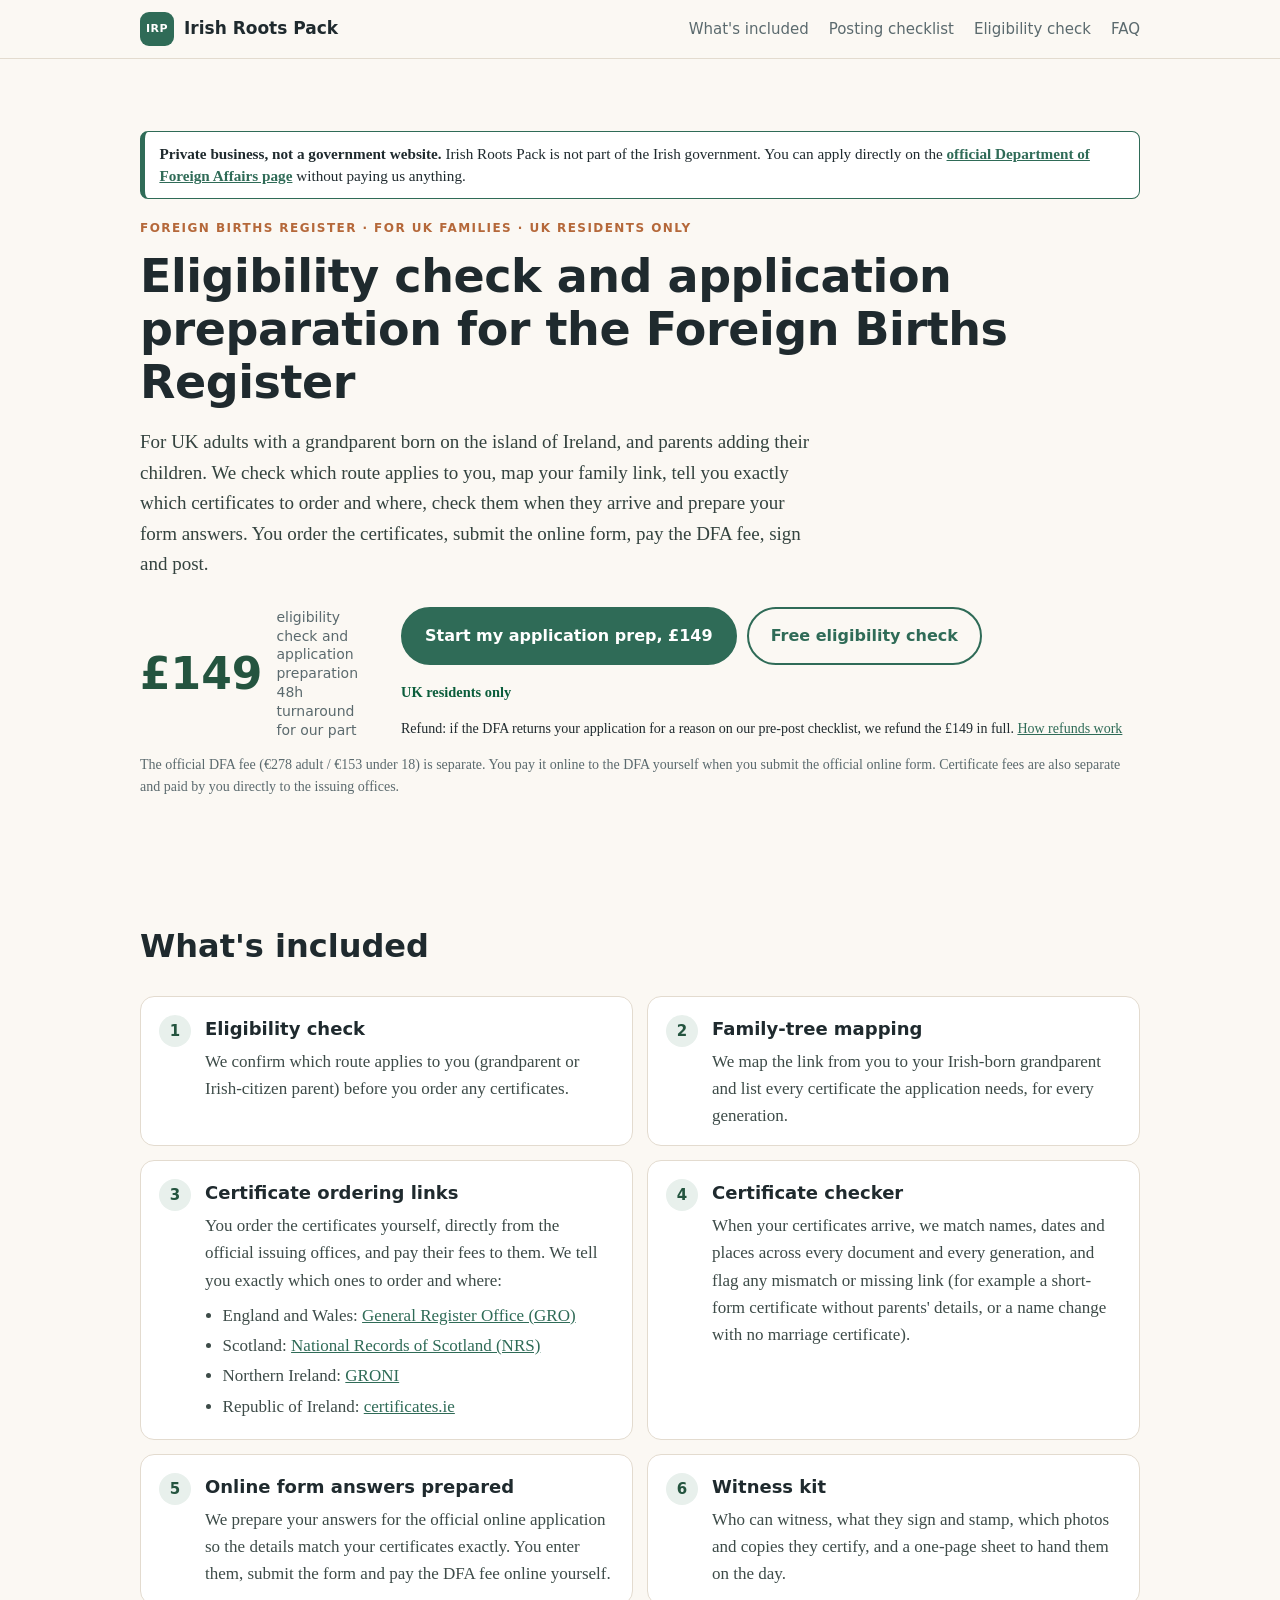
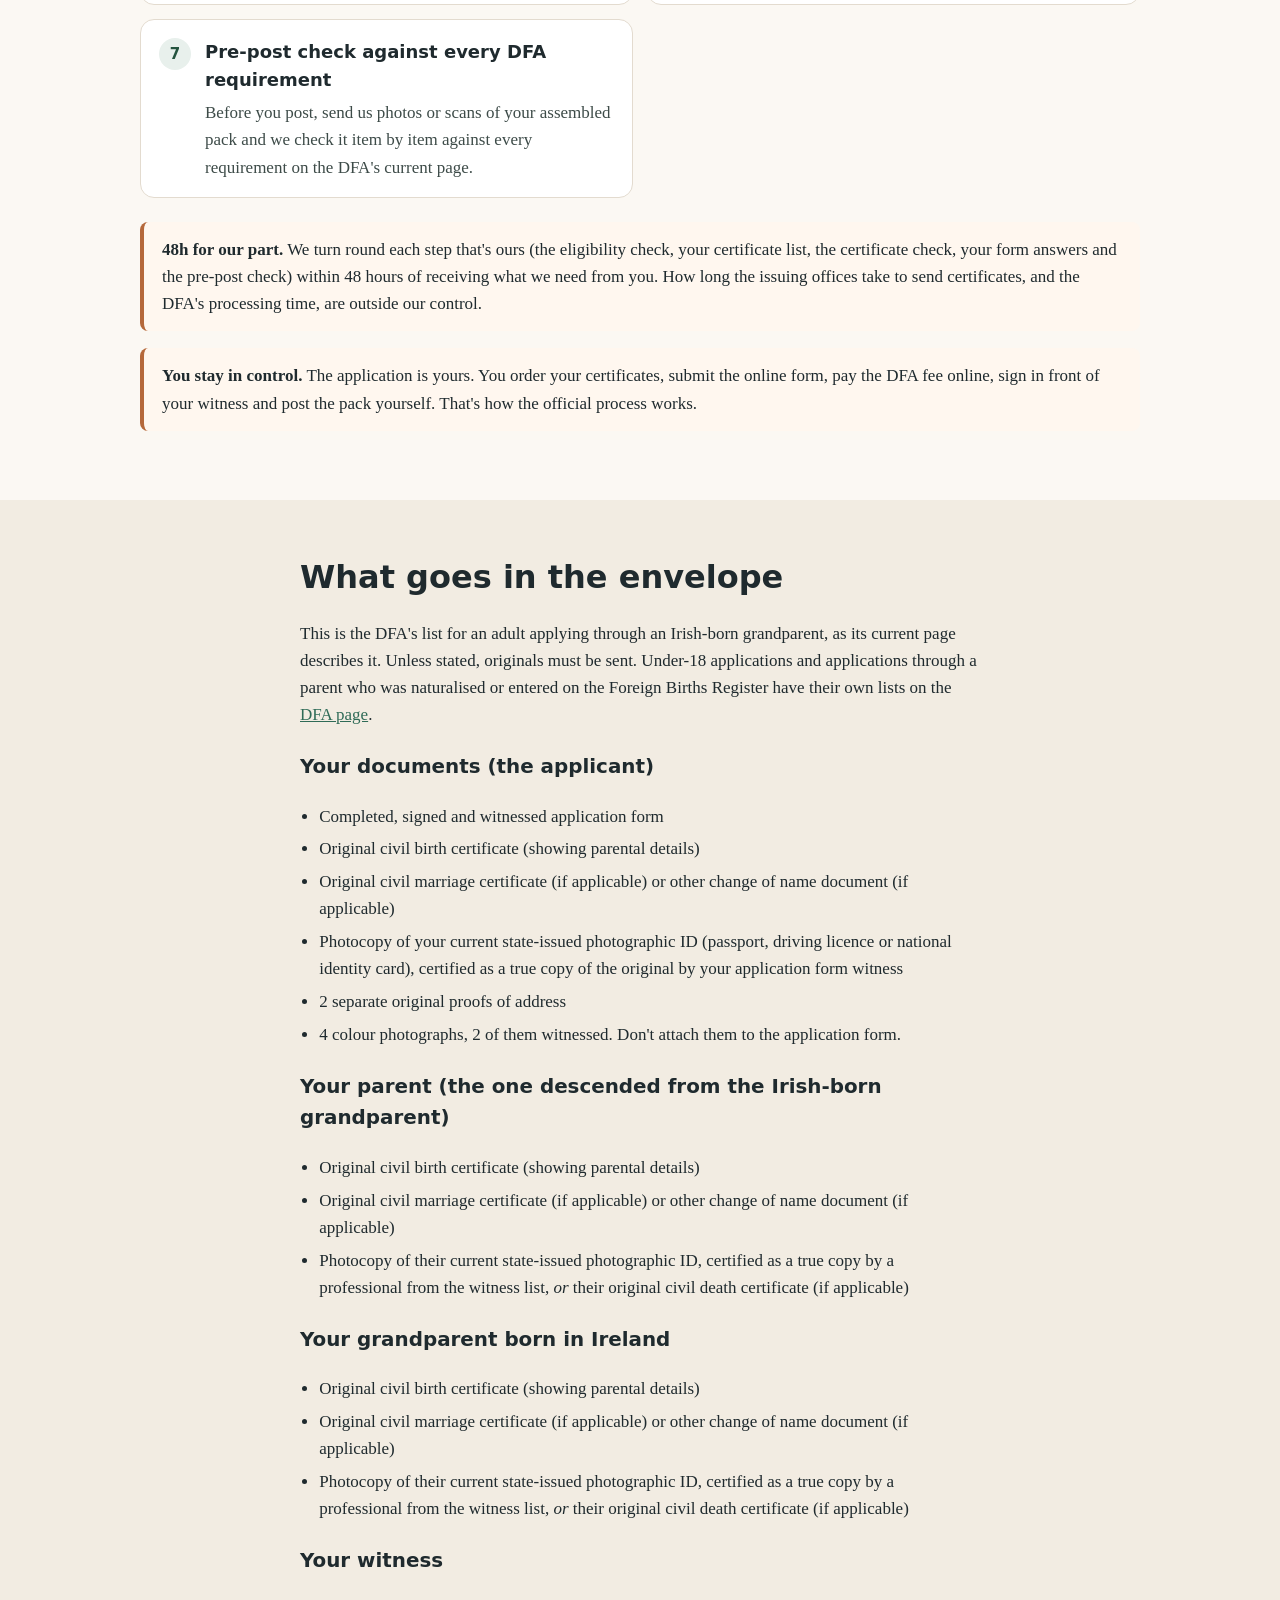
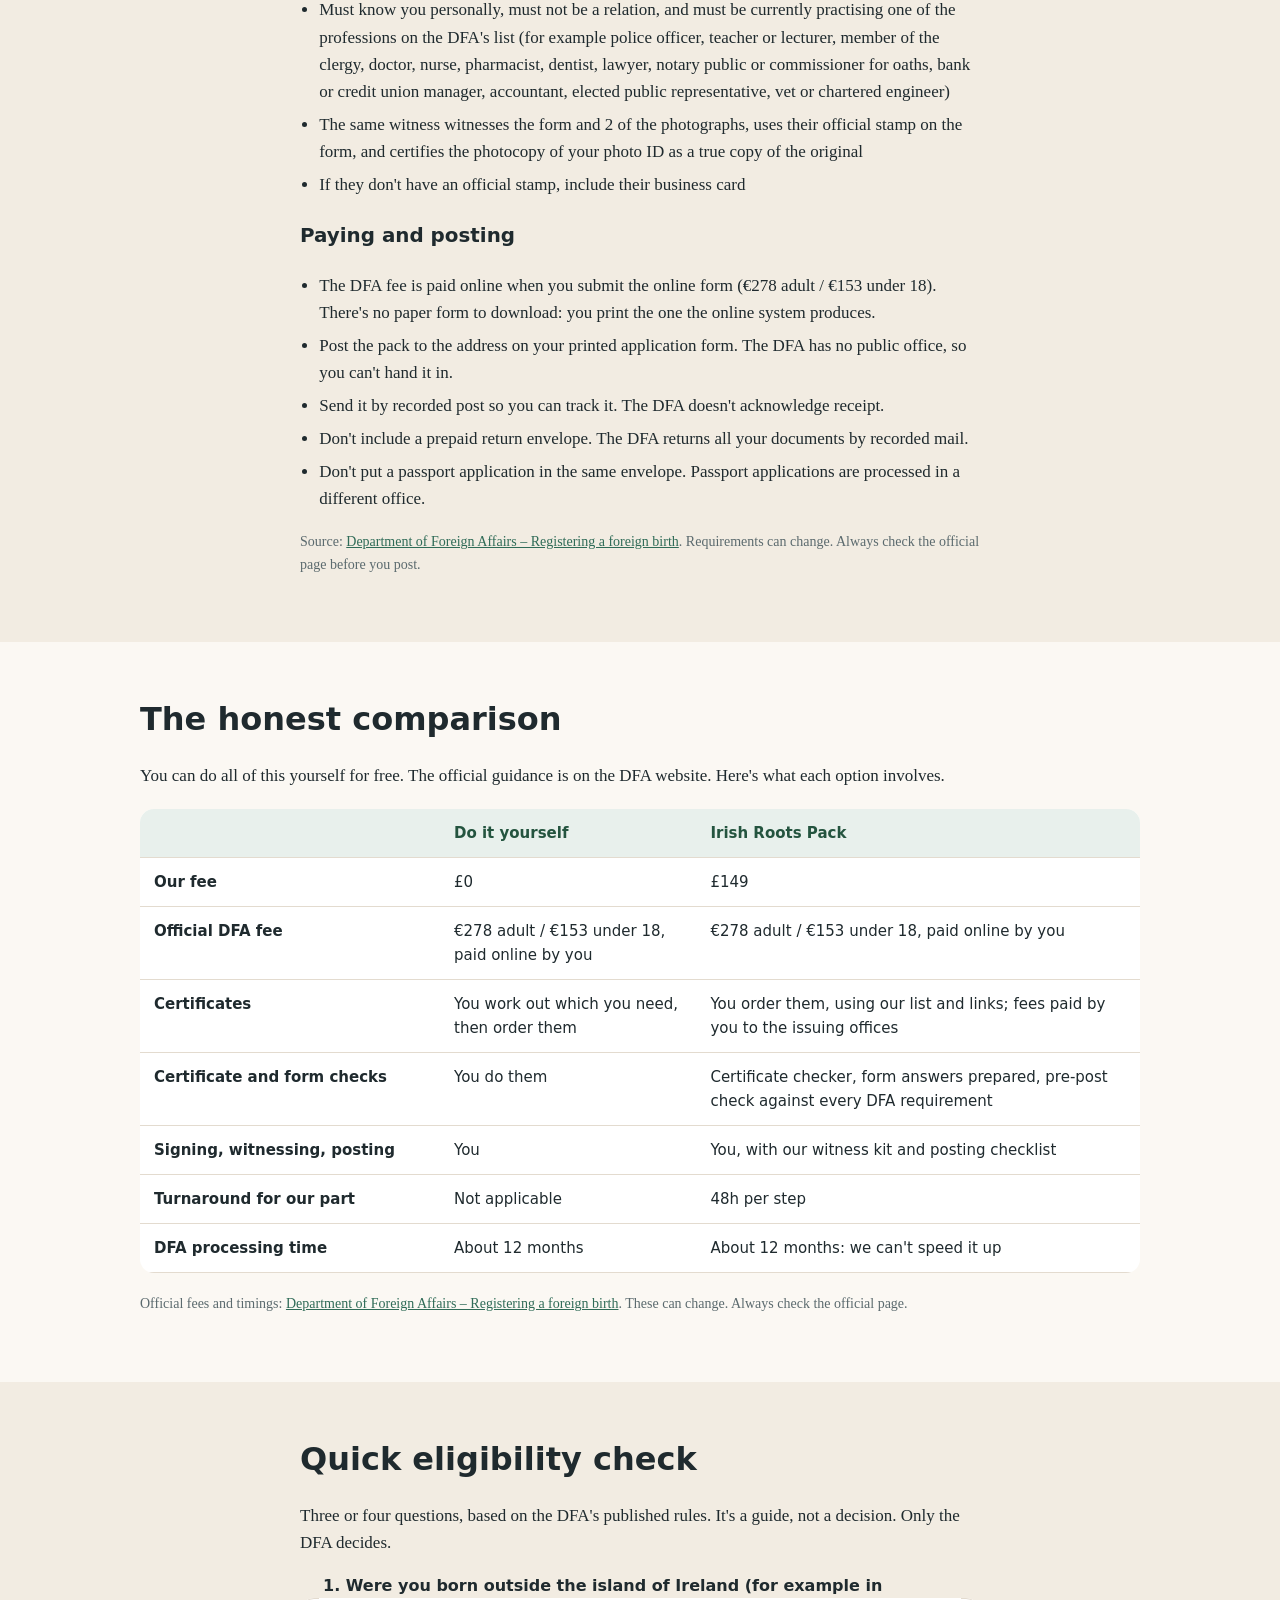
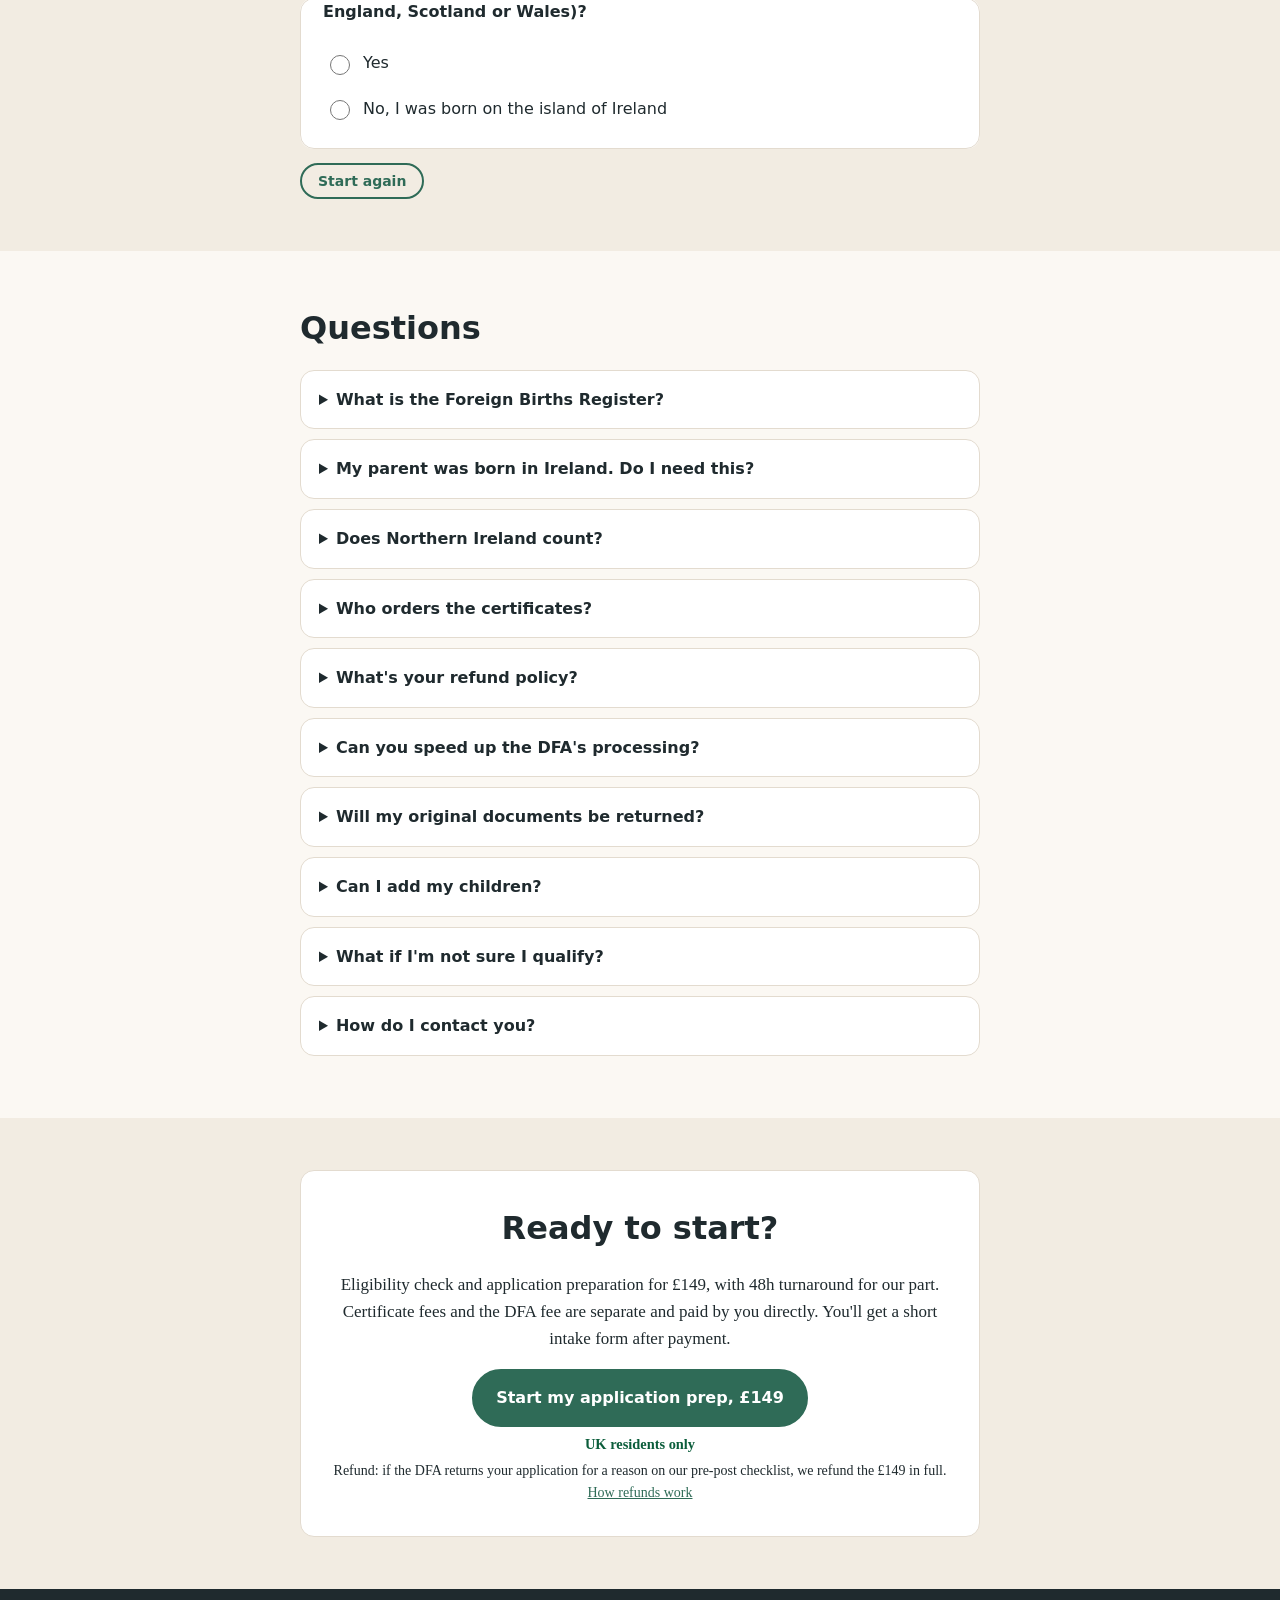
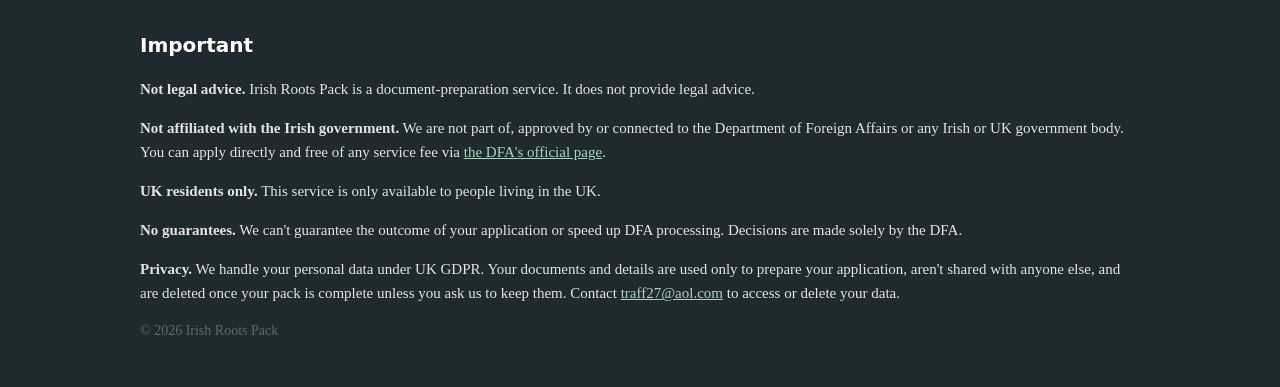
==== index.html @ 9fb2ed96 "Add the static landing page for GitHub Pages. Place the finished index, stylesheet, and script at th" ====
<!doctype html>
<html lang="en-GB">
<head>
<meta charset="utf-8">
<meta name="viewport" content="width=device-width, initial-scale=1">
<title>Irish Roots Pack – Foreign Births Register eligibility check and application preparation</title>
<meta name="description" content="Eligibility check and application preparation for the Foreign Births Register, for UK adults with an Irish-born grandparent. A private service, not a government website.">
<link rel="stylesheet" href="styles.css">
</head>
<body>
<header class="site-header">
  <div class="wrap header-inner">
    <a class="brand" href="#top"><span class="brand-mark" aria-hidden="true">IRP</span> Irish Roots Pack</a>
    <nav aria-label="Main">
      <a href="#included">What's included</a>
      <a href="#posting">Posting checklist</a>
      <a href="#quiz">Eligibility check</a>
      <a href="#faq">FAQ</a>
    </nav>
  </div>
</header>

<main id="top">
  <section class="hero">
    <div class="wrap">
      <p class="gov-notice" role="note"><strong>Private business, not a government website.</strong> Irish Roots Pack is not part of the Irish government. You can apply directly on the <a href="https://www.ireland.ie/en/dfa/citizenship/born-abroad/registering-a-foreign-birth/" rel="noopener" target="_blank">official Department of Foreign Affairs page</a> without paying us anything.</p>
      <p class="eyebrow">Foreign Births Register · for UK families · <strong>UK residents only</strong></p>
      <h1>Eligibility check and application preparation for the Foreign Births Register</h1>
      <p class="lead">For UK adults with a grandparent born on the island of Ireland, and parents adding their children. We check which route applies to you, map your family link, tell you exactly which certificates to order and where, check them when they arrive and prepare your form answers. You order the certificates, submit the online form, pay the DFA fee, sign and post.</p>
      <div class="price-row">
        <div class="price"><span class="amount">£149</span><span class="per">eligibility check and application preparation<br>48h turnaround for our part</span></div>
        <div class="cta-group">
          <a class="btn btn-primary" href="https://buy.stripe.com/cNi7sLggw37R9Szbc5aAw00" data-buy>Start my application prep, £149</a>
          <a class="btn btn-ghost" href="#quiz">Free eligibility check</a>
          <p class="uk-only" data-uk-only>UK residents only</p>
          <p class="refund-note small" data-refund>Refund: if the DFA returns your application for a reason on our pre-post checklist, we refund the £149 in full. <a href="#refund">How refunds work</a></p>
        </div>
      </div>
      <p class="small muted">The official DFA fee (€278 adult / €153 under 18) is separate. You pay it online to the DFA yourself when you submit the official online form. Certificate fees are also separate and paid by you directly to the issuing offices.</p>
    </div>
  </section>

  <section id="included" class="section">
    <div class="wrap">
      <h2>What's included</h2>
      <ol class="steps">
        <li><h3>Eligibility check</h3><p>We confirm which route applies to you (grandparent or Irish-citizen parent) before you order any certificates.</p></li>
        <li><h3>Family-tree mapping</h3><p>We map the link from you to your Irish-born grandparent and list every certificate the application needs, for every generation.</p></li>
        <li><h3>Certificate ordering links</h3><p>You order the certificates yourself, directly from the official issuing offices, and pay their fees to them. We tell you exactly which ones to order and where:</p>
          <ul class="links">
            <li>England and Wales: <a href="https://www.gov.uk/order-copy-birth-death-marriage-certificate" rel="noopener" target="_blank">General Register Office (GRO)</a></li>
            <li>Scotland: <a href="https://www.nrscotland.gov.uk/registration/order-a-copy-of-a-certificate/" rel="noopener" target="_blank">National Records of Scotland (NRS)</a></li>
            <li>Northern Ireland: <a href="https://www.nidirect.gov.uk/services/go-groni-online" rel="noopener" target="_blank">GRONI</a></li>
            <li>Republic of Ireland: <a href="https://www.certificates.ie/" rel="noopener" target="_blank">certificates.ie</a></li>
          </ul></li>
        <li><h3>Certificate checker</h3><p>When your certificates arrive, we match names, dates and places across every document and every generation, and flag any mismatch or missing link (for example a short-form certificate without parents' details, or a name change with no marriage certificate).</p></li>
        <li><h3>Online form answers prepared</h3><p>We prepare your answers for the official online application so the details match your certificates exactly. You enter them, submit the form and pay the DFA fee online yourself.</p></li>
        <li><h3>Witness kit</h3><p>Who can witness, what they sign and stamp, which photos and copies they certify, and a one-page sheet to hand them on the day.</p></li>
        <li><h3>Pre-post check against every DFA requirement</h3><p>Before you post, send us photos or scans of your assembled pack and we check it item by item against every requirement on the DFA's current page.</p></li>
      </ol>
      <p class="note"><strong>48h for our part.</strong> We turn round each step that's ours (the eligibility check, your certificate list, the certificate check, your form answers and the pre-post check) within 48 hours of receiving what we need from you. How long the issuing offices take to send certificates, and the DFA's processing time, are outside our control.</p>
      <p class="note"><strong>You stay in control.</strong> The application is yours. You order your certificates, submit the online form, pay the DFA fee online, sign in front of your witness and post the pack yourself. That's how the official process works.</p>
    </div>
  </section>

  <section id="posting" class="section alt">
    <div class="wrap narrow">
      <h2>What goes in the envelope</h2>
      <p>This is the DFA's list for an adult applying through an Irish-born grandparent, as its current page describes it. Unless stated, originals must be sent. Under-18 applications and applications through a parent who was naturalised or entered on the Foreign Births Register have their own lists on the <a href="https://www.ireland.ie/en/dfa/citizenship/born-abroad/registering-a-foreign-birth/" rel="noopener" target="_blank">DFA page</a>.</p>
      <h3>Your documents (the applicant)</h3>
      <ul class="checklist">
        <li>Completed, signed and witnessed application form</li>
        <li>Original civil birth certificate (showing parental details)</li>
        <li>Original civil marriage certificate (if applicable) or other change of name document (if applicable)</li>
        <li>Photocopy of your current state-issued photographic ID (passport, driving licence or national identity card), certified as a true copy of the original by your application form witness</li>
        <li>2 separate original proofs of address</li>
        <li>4 colour photographs, 2 of them witnessed. Don't attach them to the application form.</li>
      </ul>
      <h3>Your parent (the one descended from the Irish-born grandparent)</h3>
      <ul class="checklist">
        <li>Original civil birth certificate (showing parental details)</li>
        <li>Original civil marriage certificate (if applicable) or other change of name document (if applicable)</li>
        <li>Photocopy of their current state-issued photographic ID, certified as a true copy by a professional from the witness list, <em>or</em> their original civil death certificate (if applicable)</li>
      </ul>
      <h3>Your grandparent born in Ireland</h3>
      <ul class="checklist">
        <li>Original civil birth certificate (showing parental details)</li>
        <li>Original civil marriage certificate (if applicable) or other change of name document (if applicable)</li>
        <li>Photocopy of their current state-issued photographic ID, certified as a true copy by a professional from the witness list, <em>or</em> their original civil death certificate (if applicable)</li>
      </ul>
      <h3>Your witness</h3>
      <ul class="checklist">
        <li>Must know you personally, must not be a relation, and must be currently practising one of the professions on the DFA's list (for example police officer, teacher or lecturer, member of the clergy, doctor, nurse, pharmacist, dentist, lawyer, notary public or commissioner for oaths, bank or credit union manager, accountant, elected public representative, vet or chartered engineer)</li>
        <li>The same witness witnesses the form and 2 of the photographs, uses their official stamp on the form, and certifies the photocopy of your photo ID as a true copy of the original</li>
        <li>If they don't have an official stamp, include their business card</li>
      </ul>
      <h3>Paying and posting</h3>
      <ul class="checklist">
        <li>The DFA fee is paid online when you submit the online form (€278 adult / €153 under 18). There's no paper form to download: you print the one the online system produces.</li>
        <li>Post the pack to the address on your printed application form. The DFA has no public office, so you can't hand it in.</li>
        <li>Send it by recorded post so you can track it. The DFA doesn't acknowledge receipt.</li>
        <li>Don't include a prepaid return envelope. The DFA returns all your documents by recorded mail.</li>
        <li>Don't put a passport application in the same envelope. Passport applications are processed in a different office.</li>
      </ul>
      <p class="small muted">Source: <a href="https://www.ireland.ie/en/dfa/citizenship/born-abroad/registering-a-foreign-birth/" rel="noopener" target="_blank">Department of Foreign Affairs – Registering a foreign birth</a>. Requirements can change. Always check the official page before you post.</p>
    </div>
  </section>

  <section id="compare" class="section">
    <div class="wrap">
      <h2>The honest comparison</h2>
      <p>You can do all of this yourself for free. The official guidance is on the DFA website. Here's what each option involves.</p>
      <div class="table-wrap">
        <table>
          <thead><tr><th></th><th>Do it yourself</th><th>Irish Roots Pack</th></tr></thead>
          <tbody>
            <tr><th scope="row">Our fee</th><td>£0</td><td>£149</td></tr>
            <tr><th scope="row">Official DFA fee</th><td>€278 adult / €153 under 18, paid online by you</td><td>€278 adult / €153 under 18, paid online by you</td></tr>
            <tr><th scope="row">Certificates</th><td>You work out which you need, then order them</td><td>You order them, using our list and links; fees paid by you to the issuing offices</td></tr>
            <tr><th scope="row">Certificate and form checks</th><td>You do them</td><td>Certificate checker, form answers prepared, pre-post check against every DFA requirement</td></tr>
            <tr><th scope="row">Signing, witnessing, posting</th><td>You</td><td>You, with our witness kit and posting checklist</td></tr>
            <tr><th scope="row">Turnaround for our part</th><td>Not applicable</td><td>48h per step</td></tr>
            <tr><th scope="row">DFA processing time</th><td>About 12 months</td><td>About 12 months: we can't speed it up</td></tr>
          </tbody>
        </table>
      </div>
      <p class="small muted">Official fees and timings: <a href="https://www.ireland.ie/en/dfa/citizenship/born-abroad/registering-a-foreign-birth/" rel="noopener" target="_blank">Department of Foreign Affairs – Registering a foreign birth</a>. These can change. Always check the official page.</p>
    </div>
  </section>

  <section id="quiz" class="section alt">
    <div class="wrap narrow">
      <h2>Quick eligibility check</h2>
      <p>Three or four questions, based on the DFA's published rules. It's a guide, not a decision. Only the DFA decides.</p>
      <form id="quiz-form" class="quiz" novalidate>
        <fieldset data-q="born">
          <legend>1. Were you born outside the island of Ireland (for example in England, Scotland or Wales)?</legend>
          <label><input type="radio" name="born" value="yes"> Yes</label>
          <label><input type="radio" name="born" value="no"> No, I was born on the island of Ireland</label>
        </fieldset>
        <fieldset data-q="parentBorn" hidden>
          <legend>2. Was either of your parents born on the island of Ireland (including Northern Ireland)?</legend>
          <label><input type="radio" name="parentBorn" value="yes"> Yes</label>
          <label><input type="radio" name="parentBorn" value="no"> No</label>
          <label><input type="radio" name="parentBorn" value="unsure"> Not sure</label>
        </fieldset>
        <fieldset data-q="grandBorn" hidden>
          <legend>3. Was any of your grandparents born on the island of Ireland (including Northern Ireland)?</legend>
          <label><input type="radio" name="grandBorn" value="yes"> Yes</label>
          <label><input type="radio" name="grandBorn" value="no"> No</label>
          <label><input type="radio" name="grandBorn" value="unsure"> Not sure</label>
        </fieldset>
        <fieldset data-q="parentFbr" hidden>
          <legend>4. Was one of your parents already an Irish citizen when you were born, even though they were born abroad? For example, they were entered on the Foreign Births Register before your birth (the "great-grandparent" route).</legend>
          <label><input type="radio" name="parentFbr" value="before"> Yes, registered or a citizen before I was born</label>
          <label><input type="radio" name="parentFbr" value="after"> They registered, but only after I was born</label>
          <label><input type="radio" name="parentFbr" value="no"> No</label>
          <label><input type="radio" name="parentFbr" value="unsure"> Not sure</label>
        </fieldset>
        <div id="quiz-result" class="result" role="status" aria-live="polite" hidden></div>
        <button type="button" id="quiz-reset" class="btn btn-ghost small-btn" hidden>Start again</button>
      </form>
    </div>
  </section>

  <section id="faq" class="section">
    <div class="wrap narrow">
      <h2>Questions</h2>
      <details><summary>What is the Foreign Births Register?</summary><p>It's how people born outside Ireland become Irish citizens through an Irish-born grandparent, or through a parent who was an Irish citizen when they were born but wasn't born in Ireland. Once you're entered on the register you're an Irish citizen and can apply for an Irish passport.</p></details>
      <details><summary>My parent was born in Ireland. Do I need this?</summary><p>No. If a parent born on the island of Ireland was an Irish citizen when you were born, you're already an Irish citizen and can apply for a passport directly. Please don't buy this pack.</p></details>
      <details><summary>Does Northern Ireland count?</summary><p>The DFA's rules refer to the island of Ireland, so a grandparent born in Northern Ireland can qualify. If you're unsure, the eligibility check comes first, before you order any certificates.</p></details>
      <details><summary>Who orders the certificates?</summary><p>You do, directly from the official issuing offices: <a href="https://www.gov.uk/order-copy-birth-death-marriage-certificate" rel="noopener" target="_blank">GRO</a> for England and Wales, <a href="https://www.nrscotland.gov.uk/registration/order-a-copy-of-a-certificate/" rel="noopener" target="_blank">NRS</a> for Scotland, <a href="https://www.nidirect.gov.uk/services/go-groni-online" rel="noopener" target="_blank">GRONI</a> for Northern Ireland and <a href="https://www.certificates.ie/" rel="noopener" target="_blank">certificates.ie</a> for the Republic of Ireland. You pay their fees to them. Our £149 doesn't include any certificate fees, and we don't order certificates on your behalf. We give you the exact list of what to order, then check the certificates when they arrive.</p></details>
      <details id="refund"><summary>What's your refund policy?</summary><p>If the DFA returns your application for a reason on our pre-post checklist, we refund the £149 in full.</p><p>The refund doesn't cover DFA fees, certificate costs, eligibility decisions, or anything we weren't shown before you posted.</p><p>To claim, email us within 30 days of the date on the DFA's return letter, with a copy of the letter.</p></details>
      <details><summary>Can you speed up the DFA's processing?</summary><p>No. Applications are processed in strict date order and currently take about 12 months. No one outside the DFA can change that. What we can do is reduce the risk of your application being returned for missing or inconsistent documents.</p></details>
      <details><summary>Will my original documents be returned?</summary><p>The DFA says it returns all original certificates at the end of the process, by recorded mail, to the address on your application form. You don't need to include a return envelope. Send your pack by recorded post so you can track it.</p></details>
      <details><summary>Can I add my children?</summary><p>Yes. Once you're on the register, children born after your registration can be registered too. Children born before you registered can't qualify through you this way. Tell us about your family and we'll map who qualifies.</p></details>
      <details><summary>What if I'm not sure I qualify?</summary><p>Use the eligibility check above. If the result is "needs checking", email us before you buy and we'll tell you honestly whether the pack is right for you.</p></details>
      <details><summary>How do I contact you?</summary><p>Email <a href="mailto:traff27@aol.com" data-contact>traff27@aol.com</a>.</p></details>
    </div>
  </section>

  <section class="section alt">
    <div class="wrap narrow">
      <div class="final-cta">
        <h2>Ready to start?</h2>
        <p>Eligibility check and application preparation for £149, with 48h turnaround for our part. Certificate fees and the DFA fee are separate and paid by you directly. You'll get a short intake form after payment.</p>
        <a class="btn btn-primary" href="https://buy.stripe.com/cNi7sLggw37R9Szbc5aAw00" data-buy>Start my application prep, £149</a>
        <p class="uk-only" data-uk-only>UK residents only</p>
        <p class="refund-note small" data-refund>Refund: if the DFA returns your application for a reason on our pre-post checklist, we refund the £149 in full. <a href="#refund">How refunds work</a></p>
      </div>
    </div>
  </section>
</main>

<footer class="site-footer">
  <div class="wrap">
    <div class="disclaimer">
      <h2>Important</h2>
      <p><strong>Not legal advice.</strong> Irish Roots Pack is a document-preparation service. It does not provide legal advice.</p>
      <p><strong>Not affiliated with the Irish government.</strong> We are not part of, approved by or connected to the Department of Foreign Affairs or any Irish or UK government body. You can apply directly and free of any service fee via <a href="https://www.ireland.ie/en/dfa/citizenship/born-abroad/registering-a-foreign-birth/" rel="noopener" target="_blank">the DFA's official page</a>.</p>
      <p><strong>UK residents only.</strong> This service is only available to people living in the UK.</p>
      <p><strong>No guarantees.</strong> We can't guarantee the outcome of your application or speed up DFA processing. Decisions are made solely by the DFA.</p>
      <p><strong>Privacy.</strong> We handle your personal data under UK GDPR. Your documents and details are used only to prepare your application, aren't shared with anyone else, and are deleted once your pack is complete unless you ask us to keep them. Contact <a href="mailto:traff27@aol.com" data-contact>traff27@aol.com</a> to access or delete your data.</p>
    </div>
    <p class="small muted">© <span id="yr"></span> Irish Roots Pack</p>
  </div>
</footer>
<script src="script.js"></script>
</body>
</html>
---- styles.css ----
:root{--ink:#1f2a2e;--muted:#5b6a6e;--bg:#fbf8f3;--card:#fff;--alt:#f2ece2;--accent:#2f6b57;--accent-d:#24543f;--warm:#b5683a;--line:#e3dbcf;--r:14px}
*{box-sizing:border-box}
html{scroll-behavior:smooth}
body{margin:0;font-family:"Iowan Old Style","Palatino Linotype",Georgia,serif;color:var(--ink);background:var(--bg);line-height:1.6;font-size:17px}
h1,h2,h3,.brand,nav,.btn,legend,label,table,summary,.eyebrow,.price{font-family:system-ui,-apple-system,"Segoe UI",Roboto,sans-serif}
.wrap{max-width:1040px;margin:0 auto;padding:0 20px}.narrow{max-width:720px}
a{color:var(--accent)}
.site-header{position:sticky;top:0;background:rgba(251,248,243,.95);backdrop-filter:blur(6px);border-bottom:1px solid var(--line);z-index:5}
.header-inner{display:flex;align-items:center;justify-content:space-between;padding-top:12px;padding-bottom:12px;gap:12px}
.brand{font-weight:700;text-decoration:none;color:var(--ink);display:flex;align-items:center;gap:10px}
.brand-mark{display:inline-grid;place-items:center;width:34px;height:34px;border-radius:9px;background:var(--accent);color:#fff;font-size:11px;letter-spacing:.5px}
nav{display:none;gap:20px;font-size:15px}nav a{text-decoration:none;color:var(--muted)}nav a:hover{color:var(--ink)}
.hero{padding:48px 0 40px}
.eyebrow{text-transform:uppercase;letter-spacing:.12em;font-size:12px;color:var(--warm);font-weight:700;margin:0 0 12px}
h1{font-size:clamp(28px,6vw,46px);line-height:1.15;margin:0 0 16px;letter-spacing:-.01em}
.lead{font-size:19px;color:#34433f;max-width:680px}
.price-row{display:flex;flex-direction:column;gap:18px;margin:28px 0 12px}
.price{display:flex;align-items:center;gap:14px}.amount{font-size:44px;font-weight:800;color:var(--accent-d)}.per{font-size:14px;color:var(--muted);line-height:1.35}
.cta-group{display:flex;flex-wrap:wrap;gap:10px}
.btn{display:inline-block;padding:14px 22px;border-radius:999px;text-decoration:none;font-weight:600;font-size:16px;border:2px solid var(--accent);cursor:pointer;background:none}
.btn-primary{background:var(--accent);color:#fff}.btn-primary:hover{background:var(--accent-d);border-color:var(--accent-d)}
.btn-ghost{color:var(--accent)}.btn-ghost:hover{background:#e8f0ec}
.small{font-size:14px}.muted{color:var(--muted)}
.section{padding:52px 0}.alt{background:var(--alt)}
h2{font-size:clamp(24px,4.5vw,32px);margin:0 0 16px}
.steps{list-style:none;padding:0;margin:24px 0;display:grid;gap:14px;counter-reset:s}
.steps li{background:var(--card);border:1px solid var(--line);border-radius:var(--r);padding:18px 20px 16px 64px;position:relative;counter-increment:s}
.steps li::before{content:counter(s);position:absolute;left:18px;top:18px;width:32px;height:32px;border-radius:50%;background:#e8f0ec;color:var(--accent-d);display:grid;place-items:center;font:700 15px system-ui,sans-serif}
.steps h3{margin:0 0 4px;font-size:18px}.steps p{margin:0;color:#3d4b48}
.note{background:#fff7ef;border-left:4px solid var(--warm);padding:14px 18px;border-radius:8px}
.table-wrap{overflow-x:auto;margin:20px 0}
table{width:100%;border-collapse:collapse;background:var(--card);border-radius:var(--r);overflow:hidden;font-size:15px;min-width:520px}
th,td{padding:12px 14px;border-bottom:1px solid var(--line);text-align:left;vertical-align:top}
thead th{background:#e8f0ec;color:var(--accent-d)}tbody th{font-weight:600;width:30%}
.quiz fieldset{border:1px solid var(--line);background:var(--card);border-radius:var(--r);padding:16px 18px;margin:0 0 14px}
legend{font-weight:600;padding:0 4px;font-size:16px}
.quiz label{display:flex;gap:10px;align-items:center;padding:10px 6px;border-radius:8px;cursor:pointer;font-size:16px}
.quiz label:hover{background:#f6f2ec}.quiz input{width:20px;height:20px;accent-color:var(--accent)}
.result{border-radius:var(--r);padding:18px 20px;margin:6px 0 14px;font-family:system-ui,sans-serif}
.result h3{margin:0 0 6px}.result p{margin:0 0 10px}
.r-eligible{background:#e5f2ea;border:1px solid #9cc8ae}.r-citizen{background:#e8eefb;border:1px solid #a8b9e6}
.r-not{background:#f6ecec;border:1px solid #dcb1b1}.r-check{background:#fff5e6;border:1px solid #e8c48f}
.small-btn{padding:8px 16px;font-size:14px}
details{background:var(--card);border:1px solid var(--line);border-radius:var(--r);margin:0 0 10px;padding:4px 18px}
summary{cursor:pointer;font-weight:600;padding:12px 0;font-size:16px}details p{margin:0 0 14px}
.final-cta{text-align:center;background:var(--card);border:1px solid var(--line);border-radius:var(--r);padding:32px 20px}
.site-footer{background:#1f2a2e;color:#dfe6e3;padding:40px 0 30px;font-size:15px}
.site-footer a{color:#a9d5c2}.disclaimer h2{font-size:20px;color:#fff}
@media(min-width:760px){nav{display:flex}.price-row{flex-direction:row;align-items:center;gap:32px}.steps{grid-template-columns:1fr 1fr}.hero{padding:72px 0 56px}}

.gov-notice{background:#fff;border:1px solid #2f6b57;border-left:5px solid #2f6b57;border-radius:8px;padding:.7rem .9rem;margin:0 0 1.2rem;font-size:.95rem;line-height:1.45}
.gov-notice a{color:#2f6b57;font-weight:600}
/* UK-only notice and checklists */
.uk-only{margin:.4rem 0 0;font-size:.9rem;font-weight:700;color:#0b5d3b;width:100%}
.cta-group{flex-wrap:wrap}
.steps ul.links{margin:.5rem 0 0;padding-left:1.1rem}
.steps ul.links li{margin:.2rem 0}
ul.checklist{padding-left:1.2rem;margin:.4rem 0 1.2rem}
ul.checklist li{margin:.35rem 0}
#posting h3{margin-top:1.4rem}
.refund-note{margin:.2rem 0 0;width:100%}
.steps ul.links li{background:none;border:0;border-radius:0;padding:0;position:static;counter-increment:none;list-style:disc;color:#3d4b48}
.steps ul.links li::before{content:none;display:none}
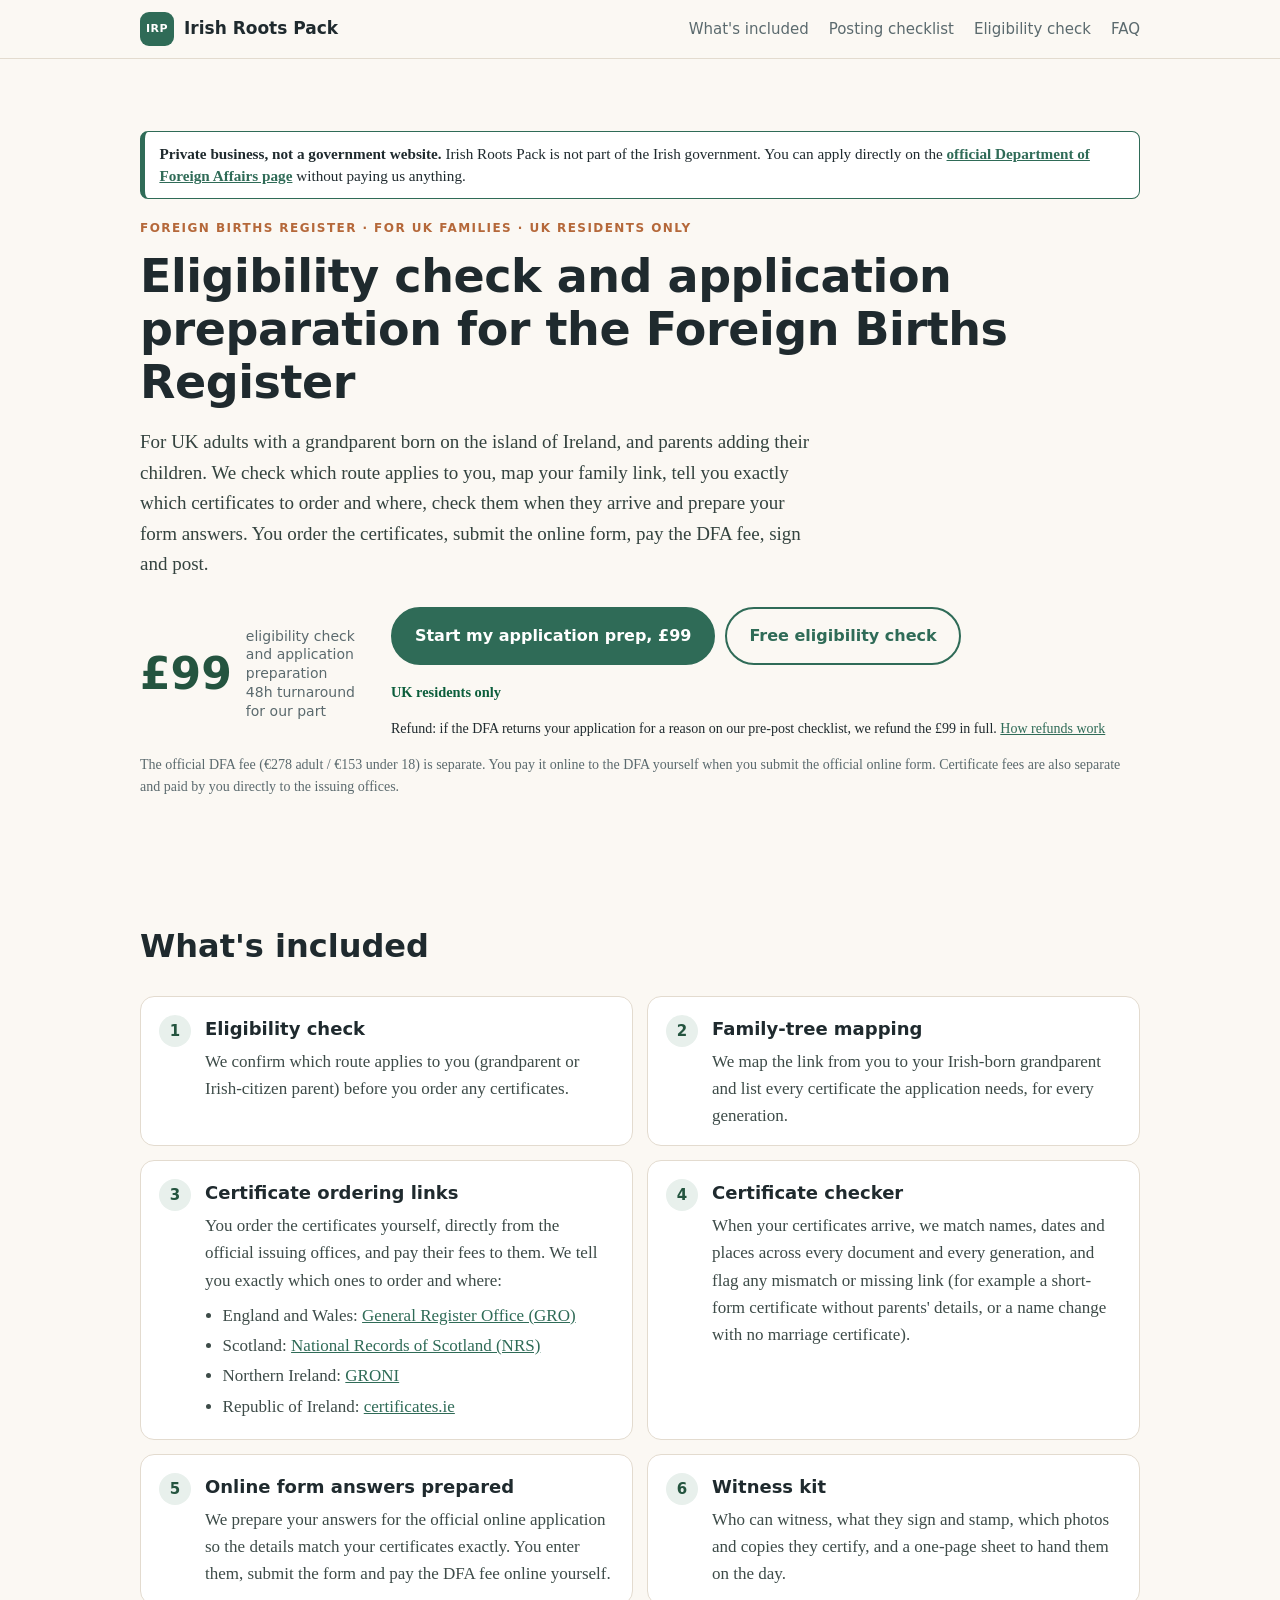
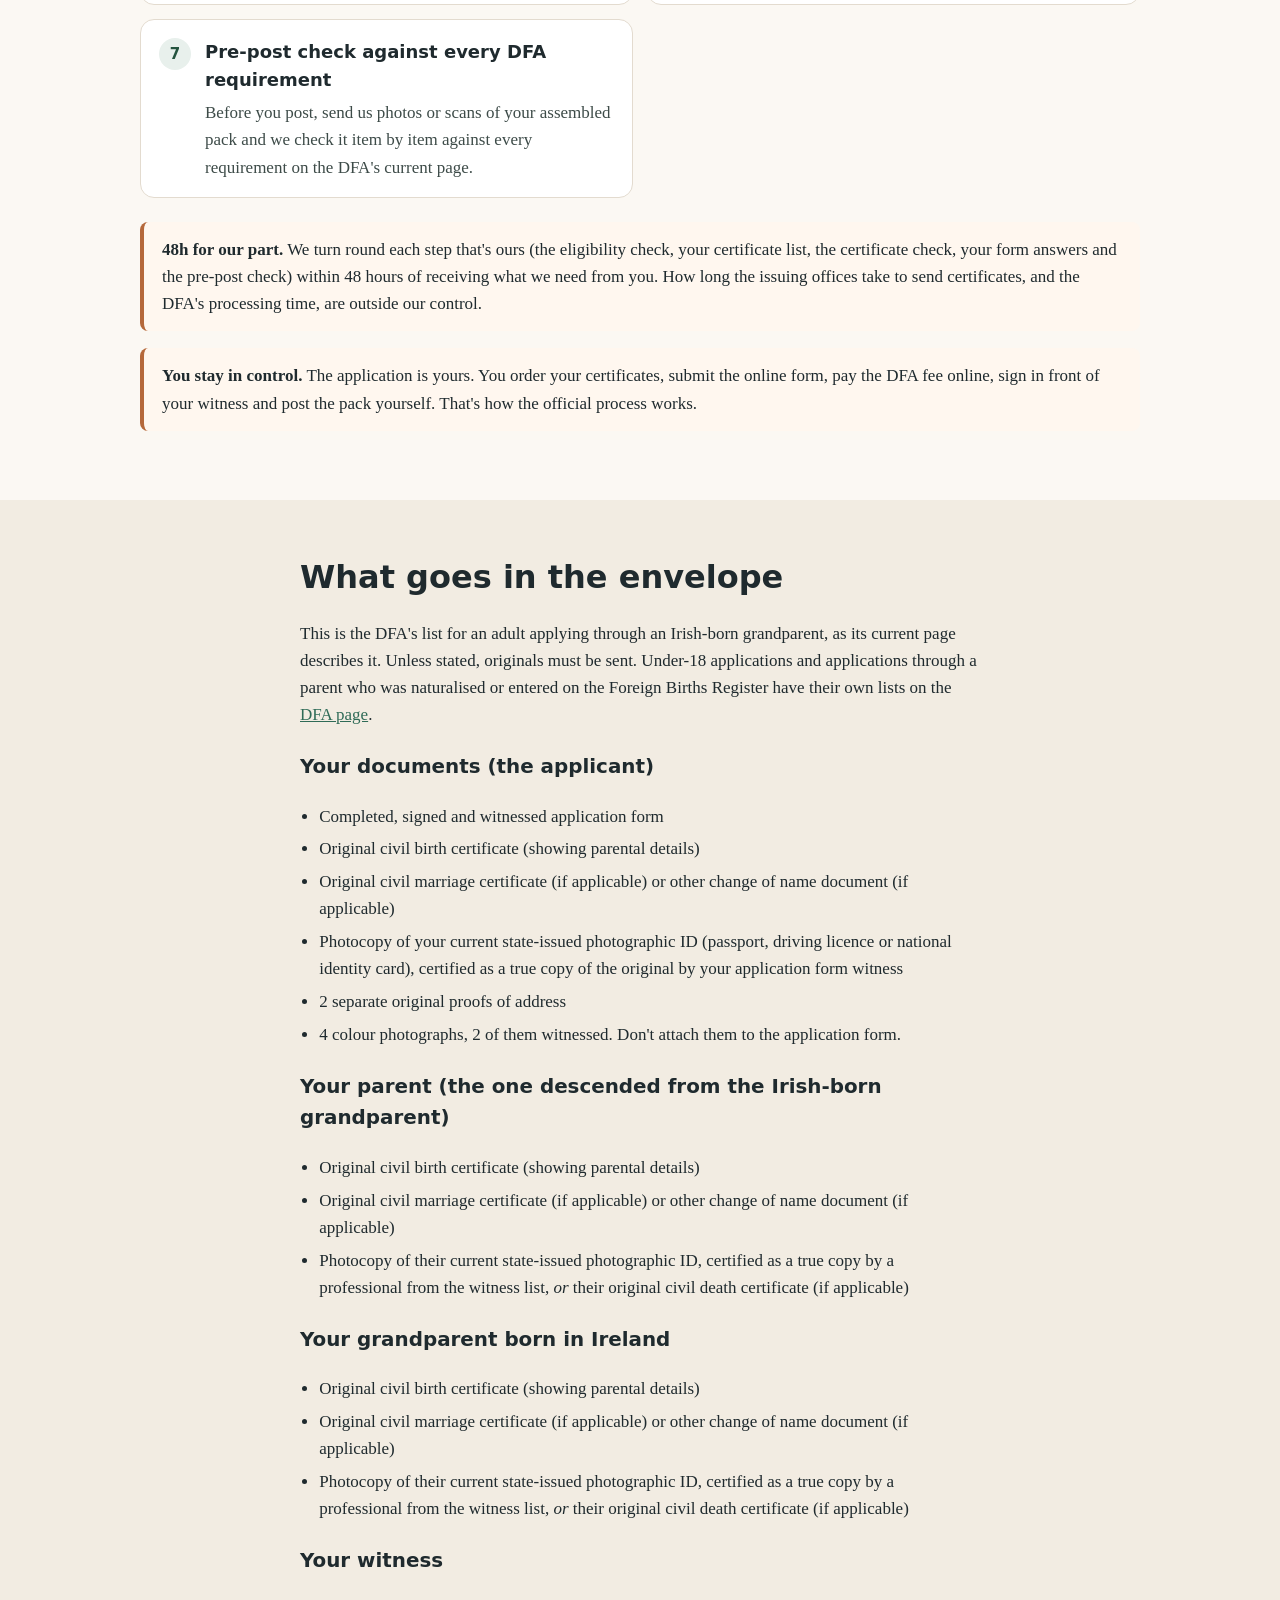
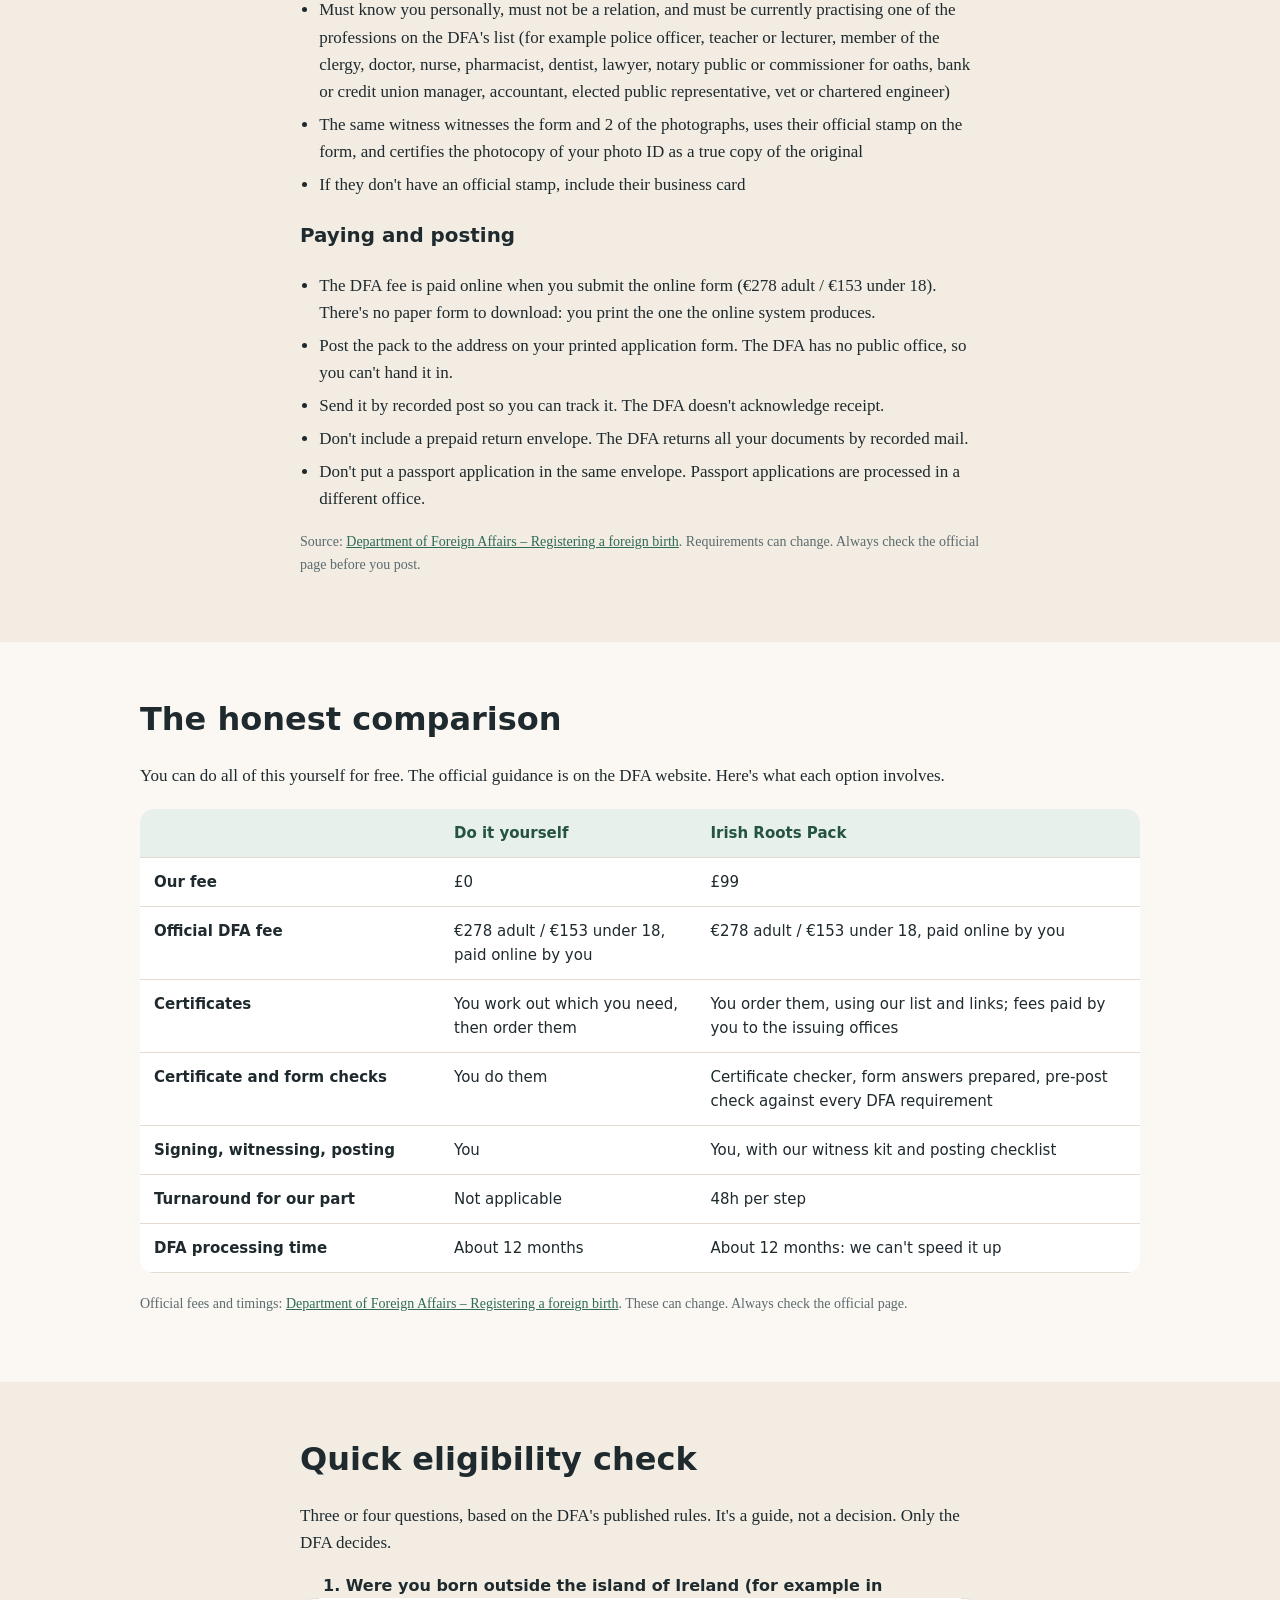
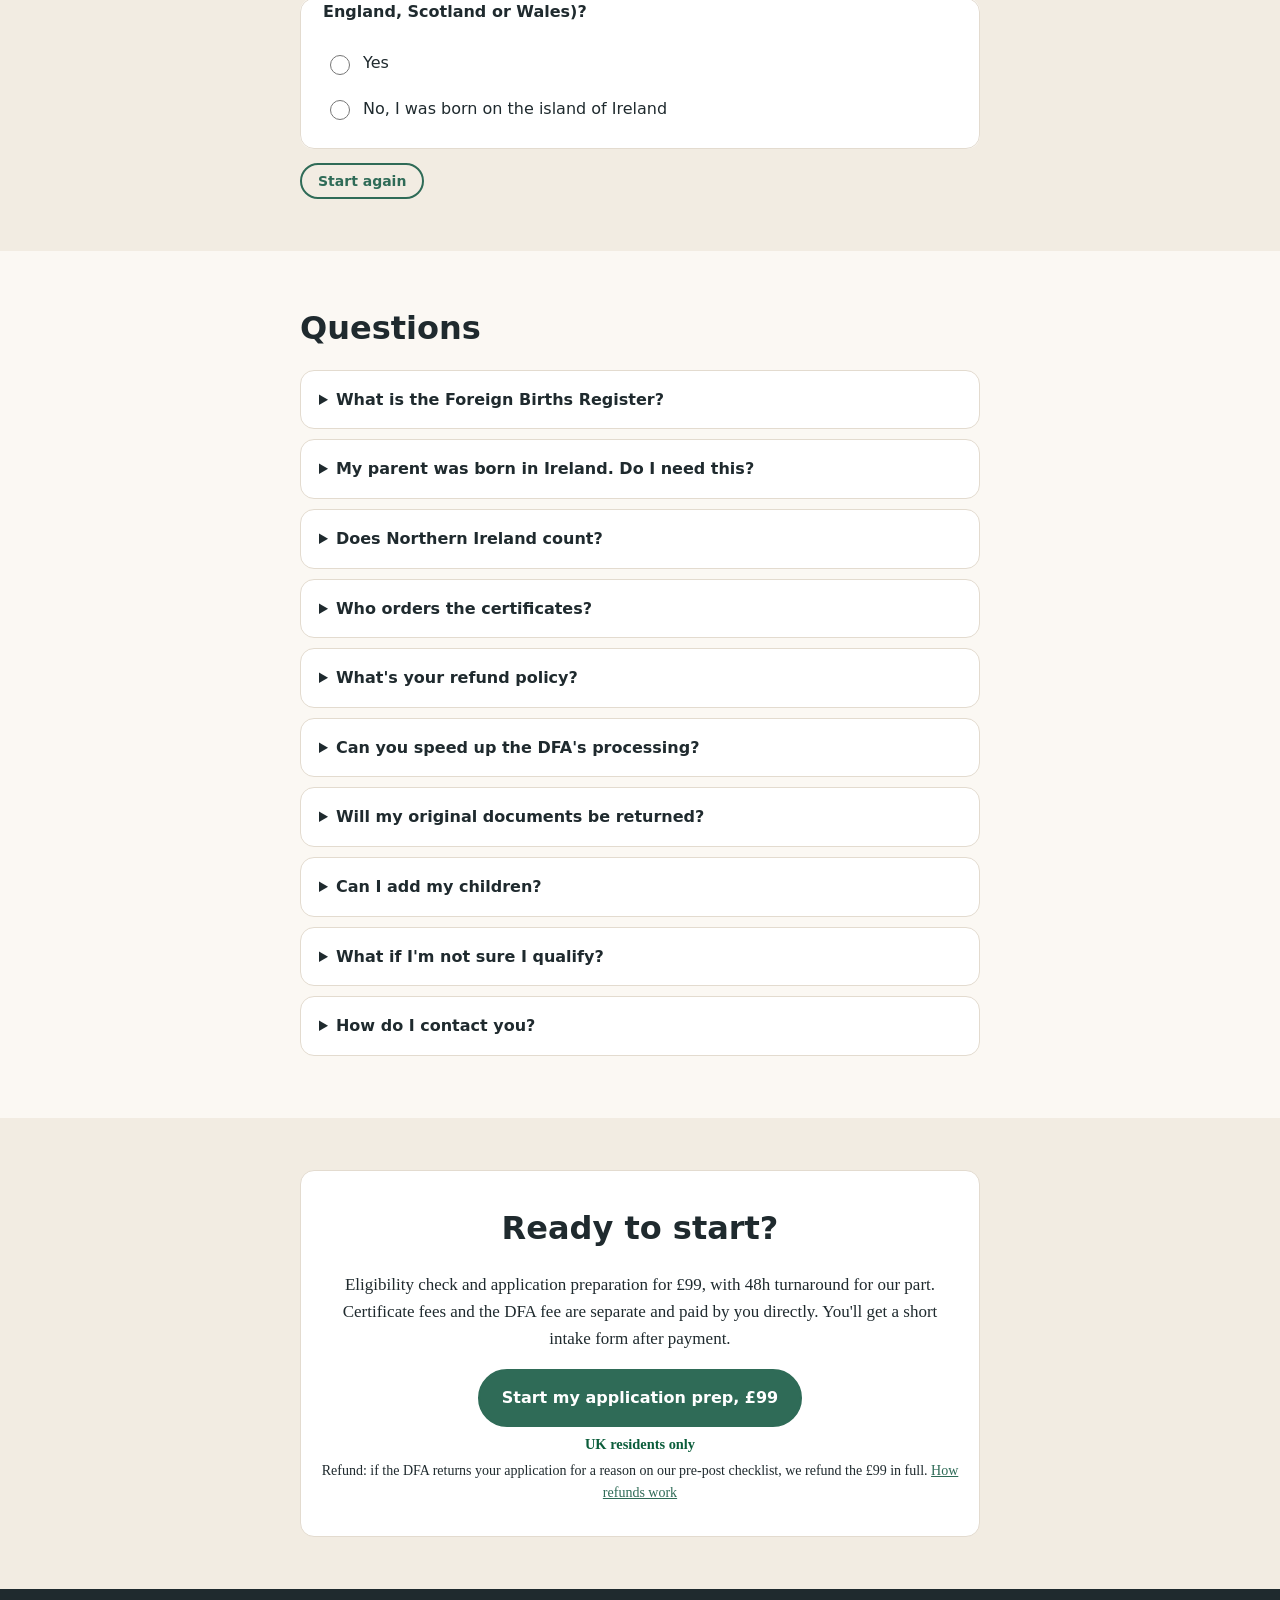
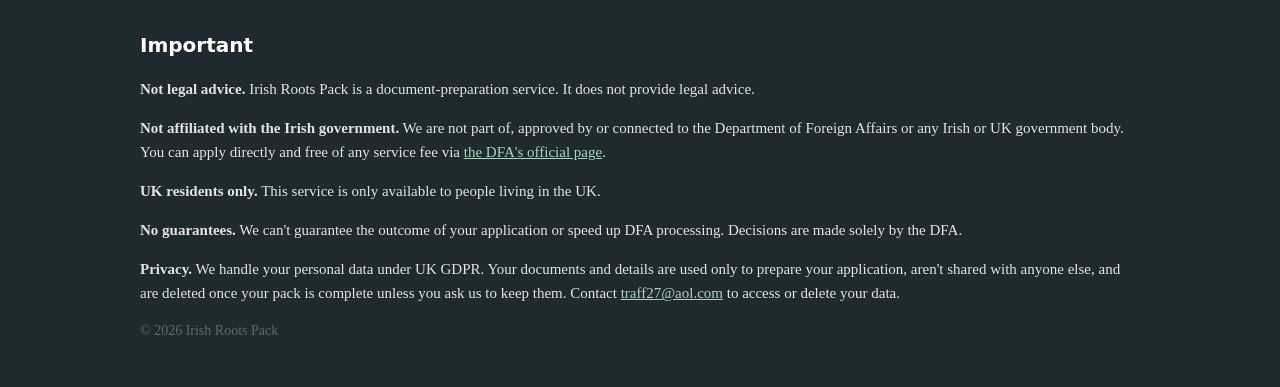
==== commit 19890951: "Update the landing page price to £99. Replace index.html and script.js with the new versions, includ" ====
--- a/index.html
+++ b/index.html
@@ -28,12 +28,12 @@
       <h1>Eligibility check and application preparation for the Foreign Births Register</h1>
       <p class="lead">For UK adults with a grandparent born on the island of Ireland, and parents adding their children. We check which route applies to you, map your family link, tell you exactly which certificates to order and where, check them when they arrive and prepare your form answers. You order the certificates, submit the online form, pay the DFA fee, sign and post.</p>
       <div class="price-row">
-        <div class="price"><span class="amount">£149</span><span class="per">eligibility check and application preparation<br>48h turnaround for our part</span></div>
+        <div class="price"><span class="amount">£99</span><span class="per">eligibility check and application preparation<br>48h turnaround for our part</span></div>
         <div class="cta-group">
-          <a class="btn btn-primary" href="https://buy.stripe.com/cNi7sLggw37R9Szbc5aAw00" data-buy>Start my application prep, £149</a>
+          <a class="btn btn-primary" href="https://buy.stripe.com/7sY8wPaWc0ZJ6Gn6VPaAw01" data-buy>Start my application prep, £99</a>
           <a class="btn btn-ghost" href="#quiz">Free eligibility check</a>
           <p class="uk-only" data-uk-only>UK residents only</p>
-          <p class="refund-note small" data-refund>Refund: if the DFA returns your application for a reason on our pre-post checklist, we refund the £149 in full. <a href="#refund">How refunds work</a></p>
+          <p class="refund-note small" data-refund>Refund: if the DFA returns your application for a reason on our pre-post checklist, we refund the £99 in full. <a href="#refund">How refunds work</a></p>
         </div>
       </div>
       <p class="small muted">The official DFA fee (€278 adult / €153 under 18) is separate. You pay it online to the DFA yourself when you submit the official online form. Certificate fees are also separate and paid by you directly to the issuing offices.</p>
@@ -114,7 +114,7 @@
         <table>
           <thead><tr><th></th><th>Do it yourself</th><th>Irish Roots Pack</th></tr></thead>
           <tbody>
-            <tr><th scope="row">Our fee</th><td>£0</td><td>£149</td></tr>
+            <tr><th scope="row">Our fee</th><td>£0</td><td>£99</td></tr>
             <tr><th scope="row">Official DFA fee</th><td>€278 adult / €153 under 18, paid online by you</td><td>€278 adult / €153 under 18, paid online by you</td></tr>
             <tr><th scope="row">Certificates</th><td>You work out which you need, then order them</td><td>You order them, using our list and links; fees paid by you to the issuing offices</td></tr>
             <tr><th scope="row">Certificate and form checks</th><td>You do them</td><td>Certificate checker, form answers prepared, pre-post check against every DFA requirement</td></tr>
@@ -169,8 +169,8 @@
       <details><summary>What is the Foreign Births Register?</summary><p>It's how people born outside Ireland become Irish citizens through an Irish-born grandparent, or through a parent who was an Irish citizen when they were born but wasn't born in Ireland. Once you're entered on the register you're an Irish citizen and can apply for an Irish passport.</p></details>
       <details><summary>My parent was born in Ireland. Do I need this?</summary><p>No. If a parent born on the island of Ireland was an Irish citizen when you were born, you're already an Irish citizen and can apply for a passport directly. Please don't buy this pack.</p></details>
       <details><summary>Does Northern Ireland count?</summary><p>The DFA's rules refer to the island of Ireland, so a grandparent born in Northern Ireland can qualify. If you're unsure, the eligibility check comes first, before you order any certificates.</p></details>
-      <details><summary>Who orders the certificates?</summary><p>You do, directly from the official issuing offices: <a href="https://www.gov.uk/order-copy-birth-death-marriage-certificate" rel="noopener" target="_blank">GRO</a> for England and Wales, <a href="https://www.nrscotland.gov.uk/registration/order-a-copy-of-a-certificate/" rel="noopener" target="_blank">NRS</a> for Scotland, <a href="https://www.nidirect.gov.uk/services/go-groni-online" rel="noopener" target="_blank">GRONI</a> for Northern Ireland and <a href="https://www.certificates.ie/" rel="noopener" target="_blank">certificates.ie</a> for the Republic of Ireland. You pay their fees to them. Our £149 doesn't include any certificate fees, and we don't order certificates on your behalf. We give you the exact list of what to order, then check the certificates when they arrive.</p></details>
-      <details id="refund"><summary>What's your refund policy?</summary><p>If the DFA returns your application for a reason on our pre-post checklist, we refund the £149 in full.</p><p>The refund doesn't cover DFA fees, certificate costs, eligibility decisions, or anything we weren't shown before you posted.</p><p>To claim, email us within 30 days of the date on the DFA's return letter, with a copy of the letter.</p></details>
+      <details><summary>Who orders the certificates?</summary><p>You do, directly from the official issuing offices: <a href="https://www.gov.uk/order-copy-birth-death-marriage-certificate" rel="noopener" target="_blank">GRO</a> for England and Wales, <a href="https://www.nrscotland.gov.uk/registration/order-a-copy-of-a-certificate/" rel="noopener" target="_blank">NRS</a> for Scotland, <a href="https://www.nidirect.gov.uk/services/go-groni-online" rel="noopener" target="_blank">GRONI</a> for Northern Ireland and <a href="https://www.certificates.ie/" rel="noopener" target="_blank">certificates.ie</a> for the Republic of Ireland. You pay their fees to them. Our £99 doesn't include any certificate fees, and we don't order certificates on your behalf. We give you the exact list of what to order, then check the certificates when they arrive.</p></details>
+      <details id="refund"><summary>What's your refund policy?</summary><p>If the DFA returns your application for a reason on our pre-post checklist, we refund the £99 in full.</p><p>The refund doesn't cover DFA fees, certificate costs, eligibility decisions, or anything we weren't shown before you posted.</p><p>To claim, email us within 30 days of the date on the DFA's return letter, with a copy of the letter.</p></details>
       <details><summary>Can you speed up the DFA's processing?</summary><p>No. Applications are processed in strict date order and currently take about 12 months. No one outside the DFA can change that. What we can do is reduce the risk of your application being returned for missing or inconsistent documents.</p></details>
       <details><summary>Will my original documents be returned?</summary><p>The DFA says it returns all original certificates at the end of the process, by recorded mail, to the address on your application form. You don't need to include a return envelope. Send your pack by recorded post so you can track it.</p></details>
       <details><summary>Can I add my children?</summary><p>Yes. Once you're on the register, children born after your registration can be registered too. Children born before you registered can't qualify through you this way. Tell us about your family and we'll map who qualifies.</p></details>
@@ -183,10 +183,10 @@
     <div class="wrap narrow">
       <div class="final-cta">
         <h2>Ready to start?</h2>
-        <p>Eligibility check and application preparation for £149, with 48h turnaround for our part. Certificate fees and the DFA fee are separate and paid by you directly. You'll get a short intake form after payment.</p>
-        <a class="btn btn-primary" href="https://buy.stripe.com/cNi7sLggw37R9Szbc5aAw00" data-buy>Start my application prep, £149</a>
+        <p>Eligibility check and application preparation for £99, with 48h turnaround for our part. Certificate fees and the DFA fee are separate and paid by you directly. You'll get a short intake form after payment.</p>
+        <a class="btn btn-primary" href="https://buy.stripe.com/7sY8wPaWc0ZJ6Gn6VPaAw01" data-buy>Start my application prep, £99</a>
         <p class="uk-only" data-uk-only>UK residents only</p>
-        <p class="refund-note small" data-refund>Refund: if the DFA returns your application for a reason on our pre-post checklist, we refund the £149 in full. <a href="#refund">How refunds work</a></p>
+        <p class="refund-note small" data-refund>Refund: if the DFA returns your application for a reason on our pre-post checklist, we refund the £99 in full. <a href="#refund">How refunds work</a></p>
       </div>
     </div>
   </section>
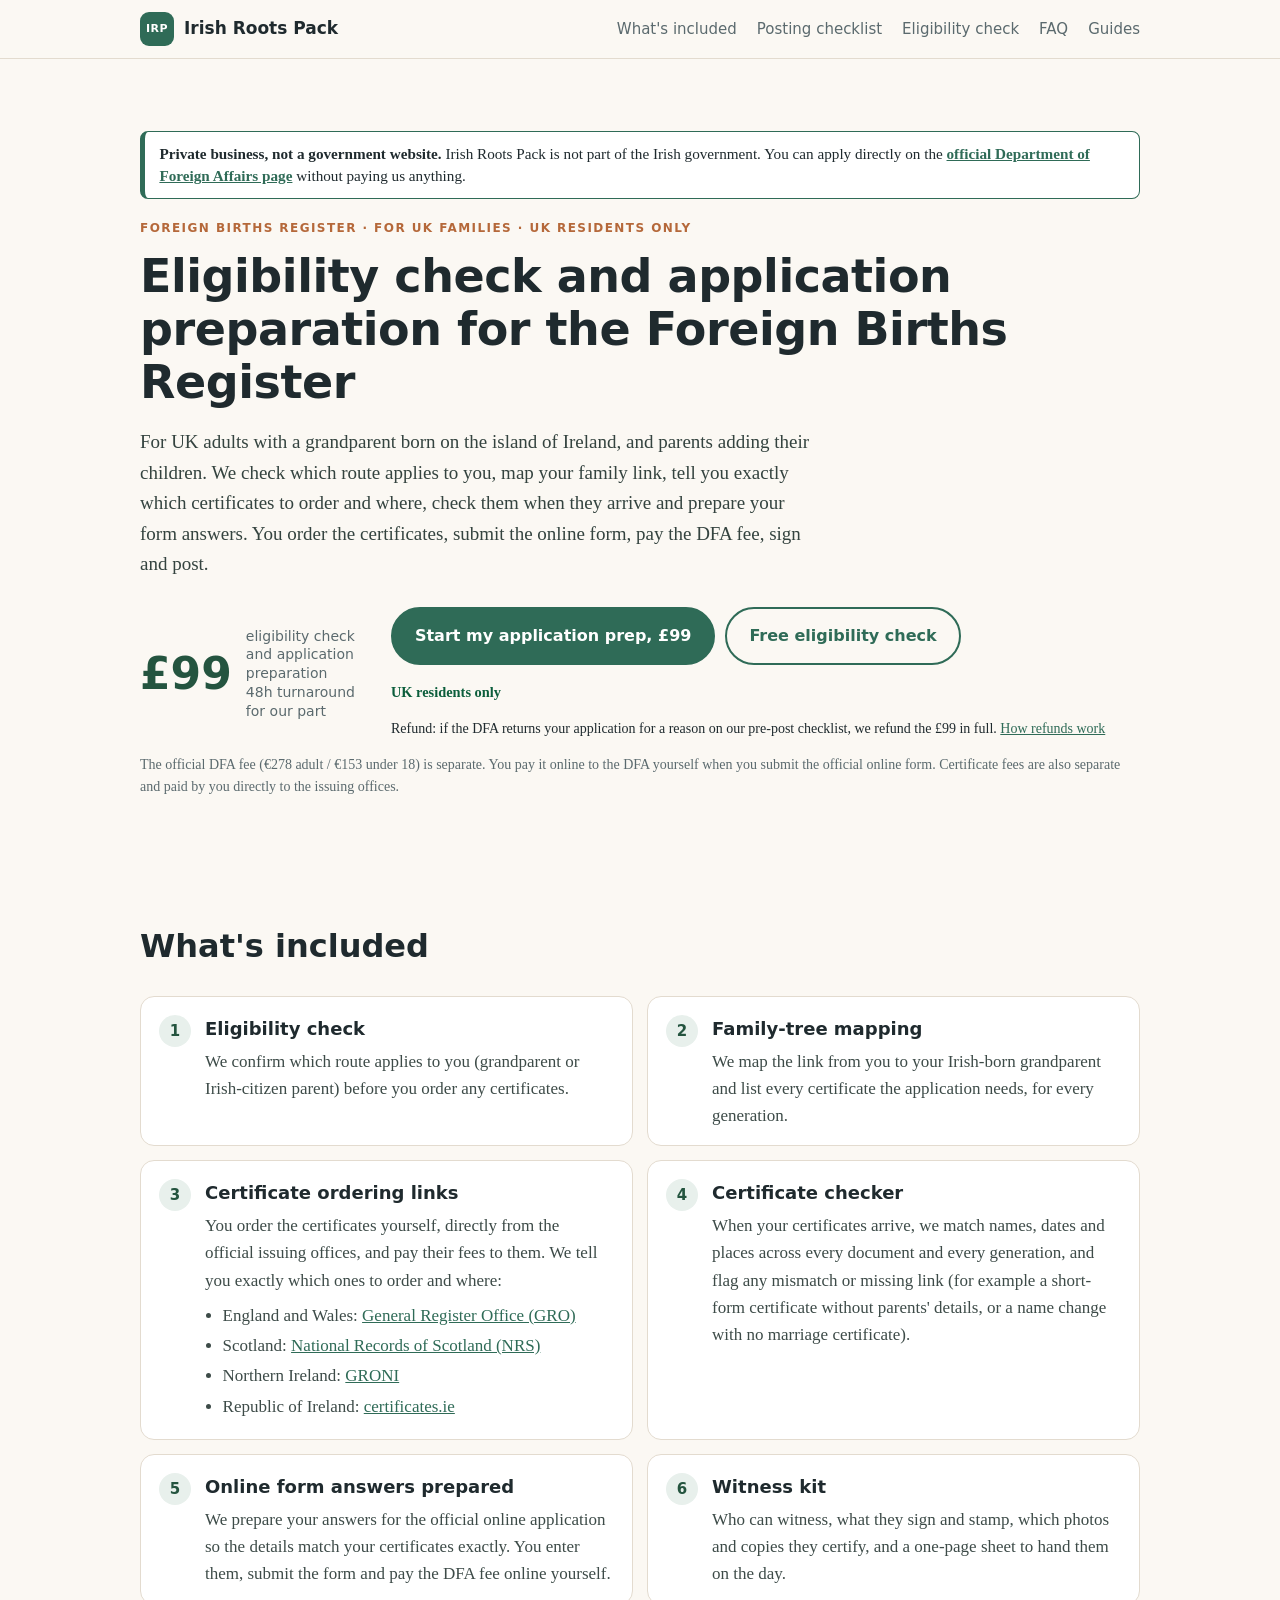
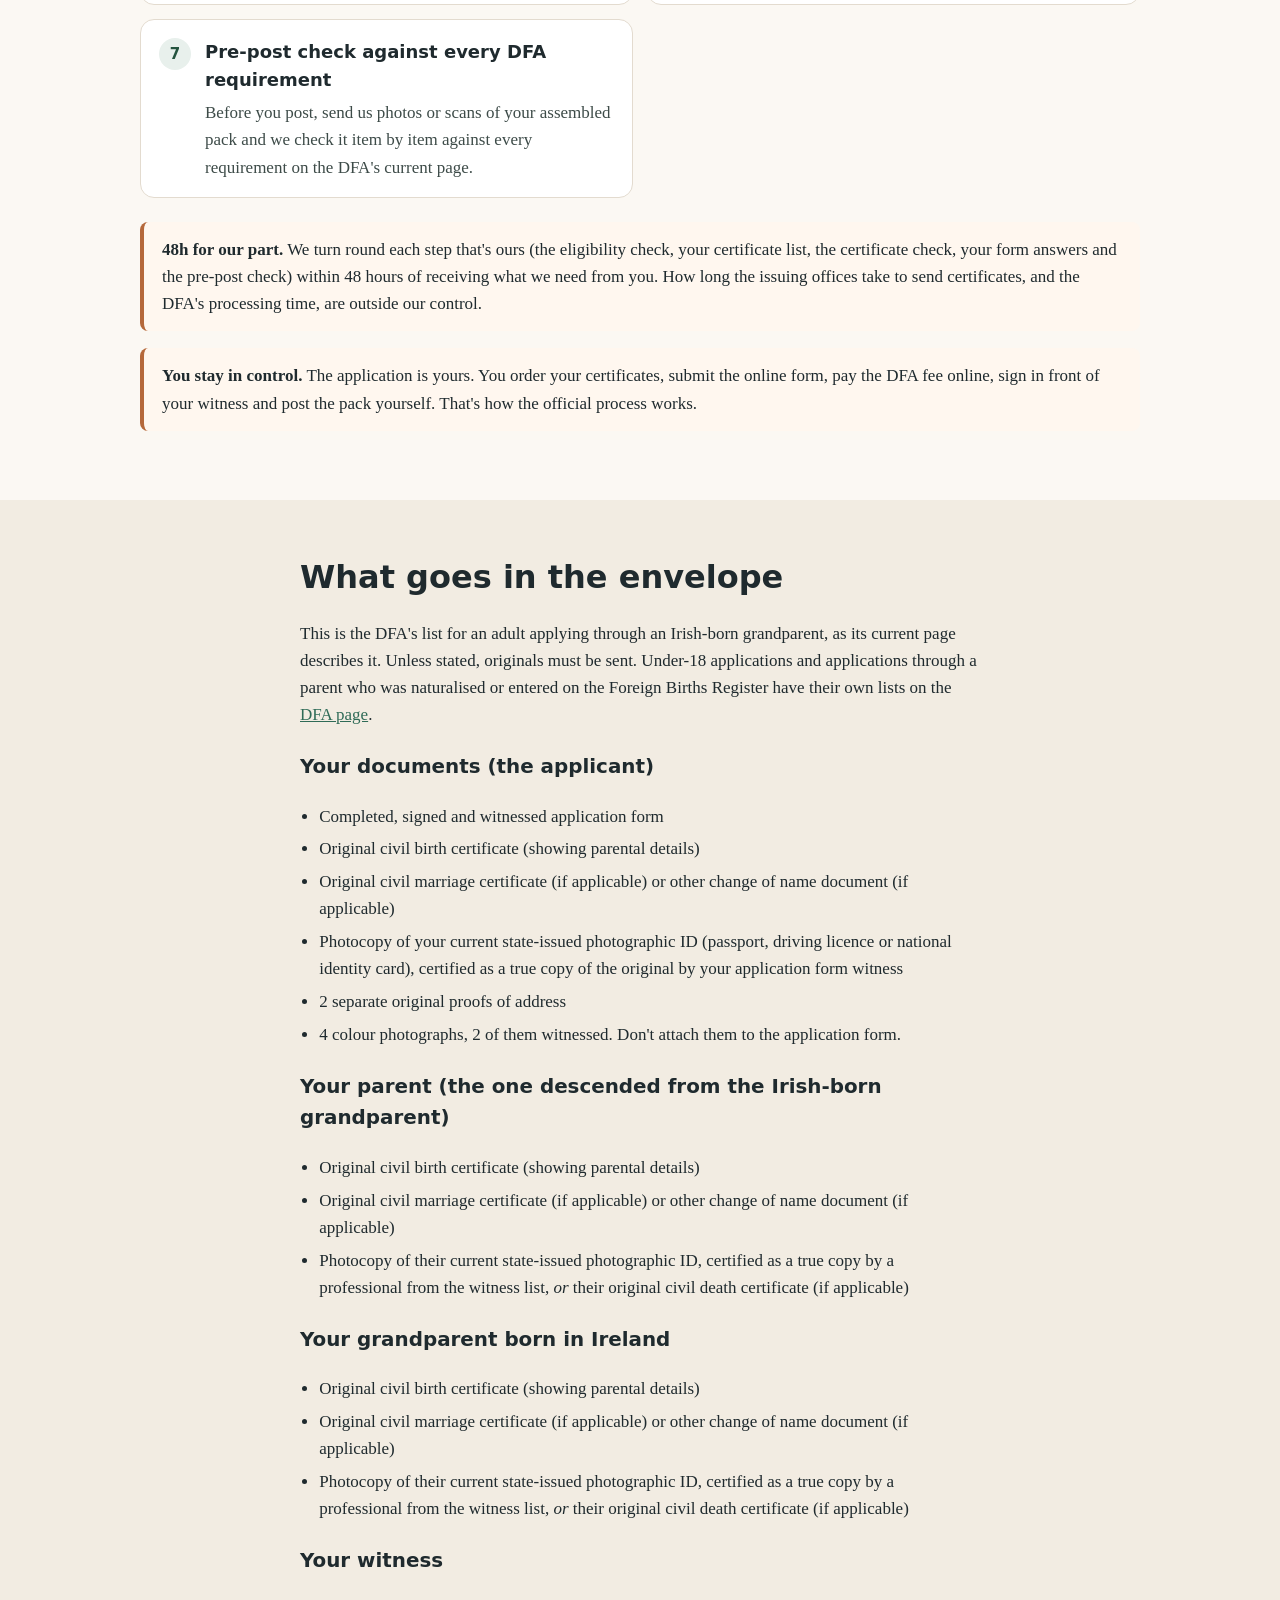
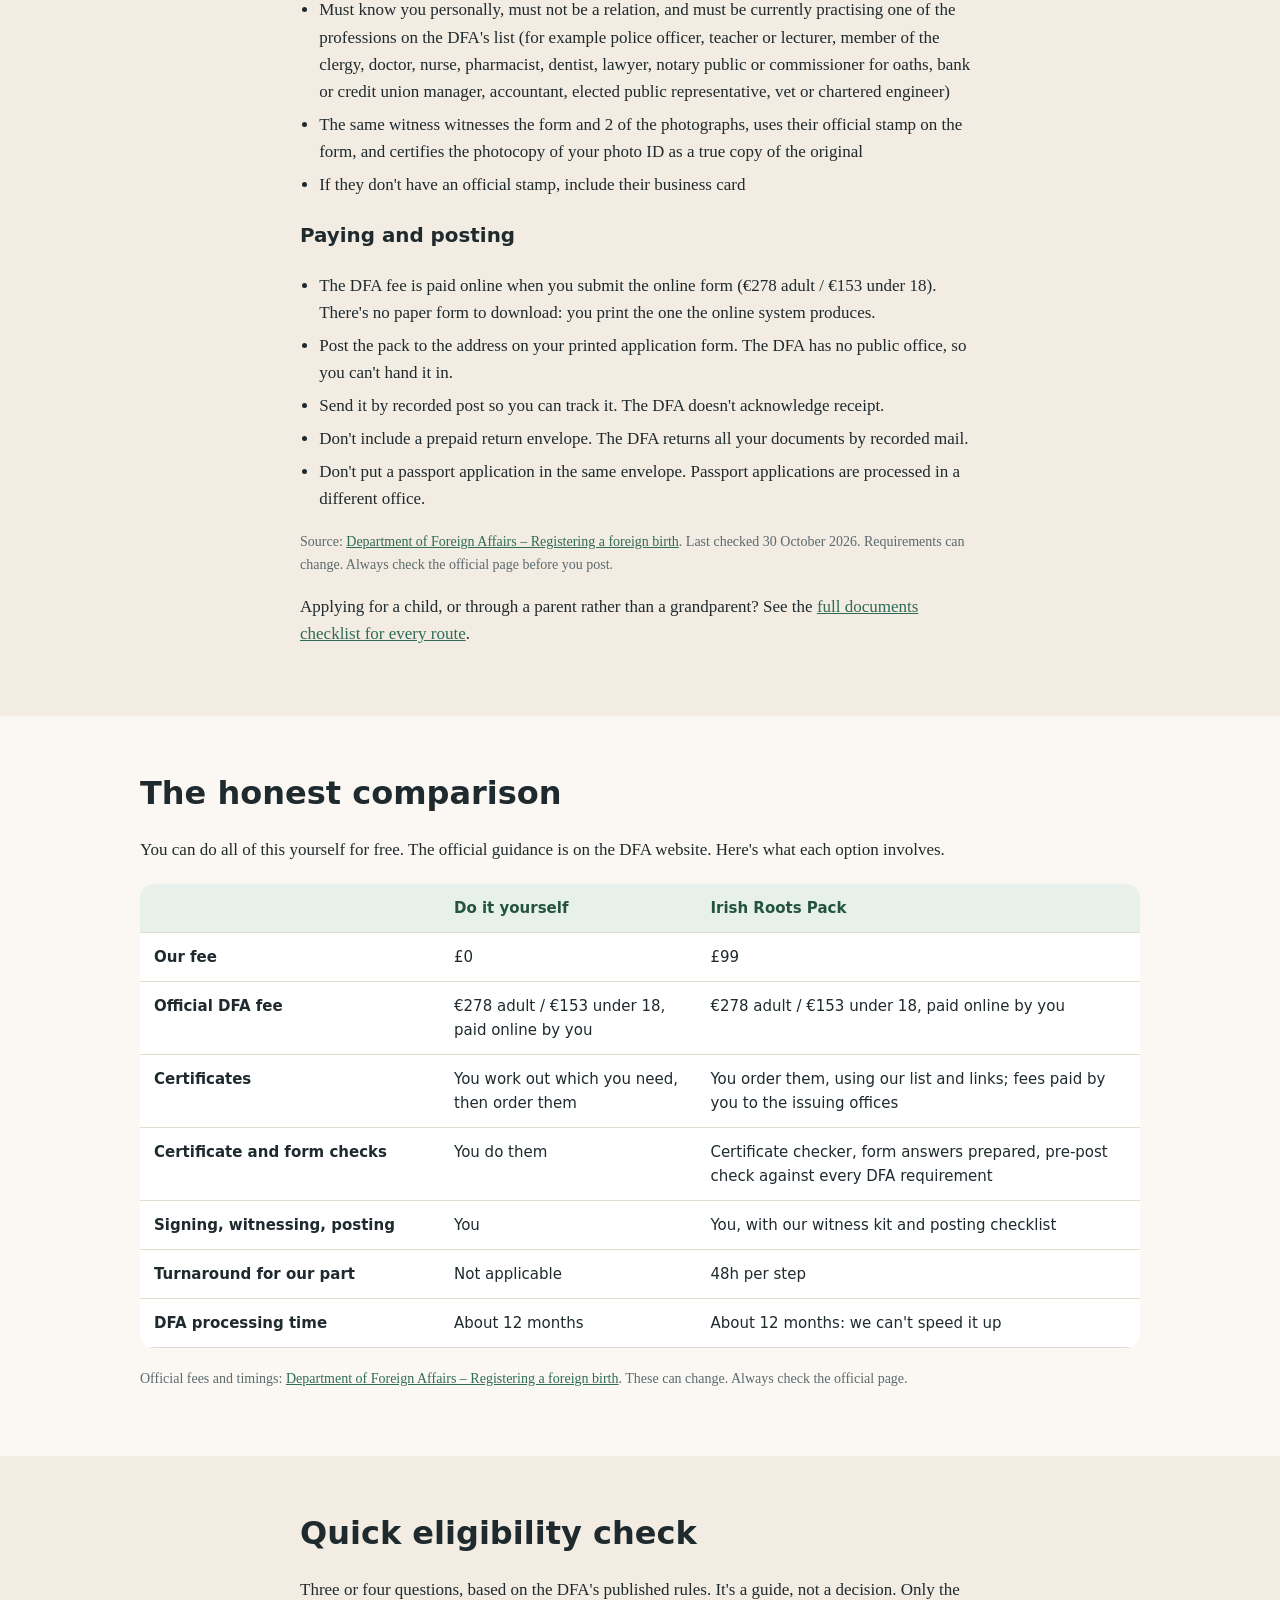
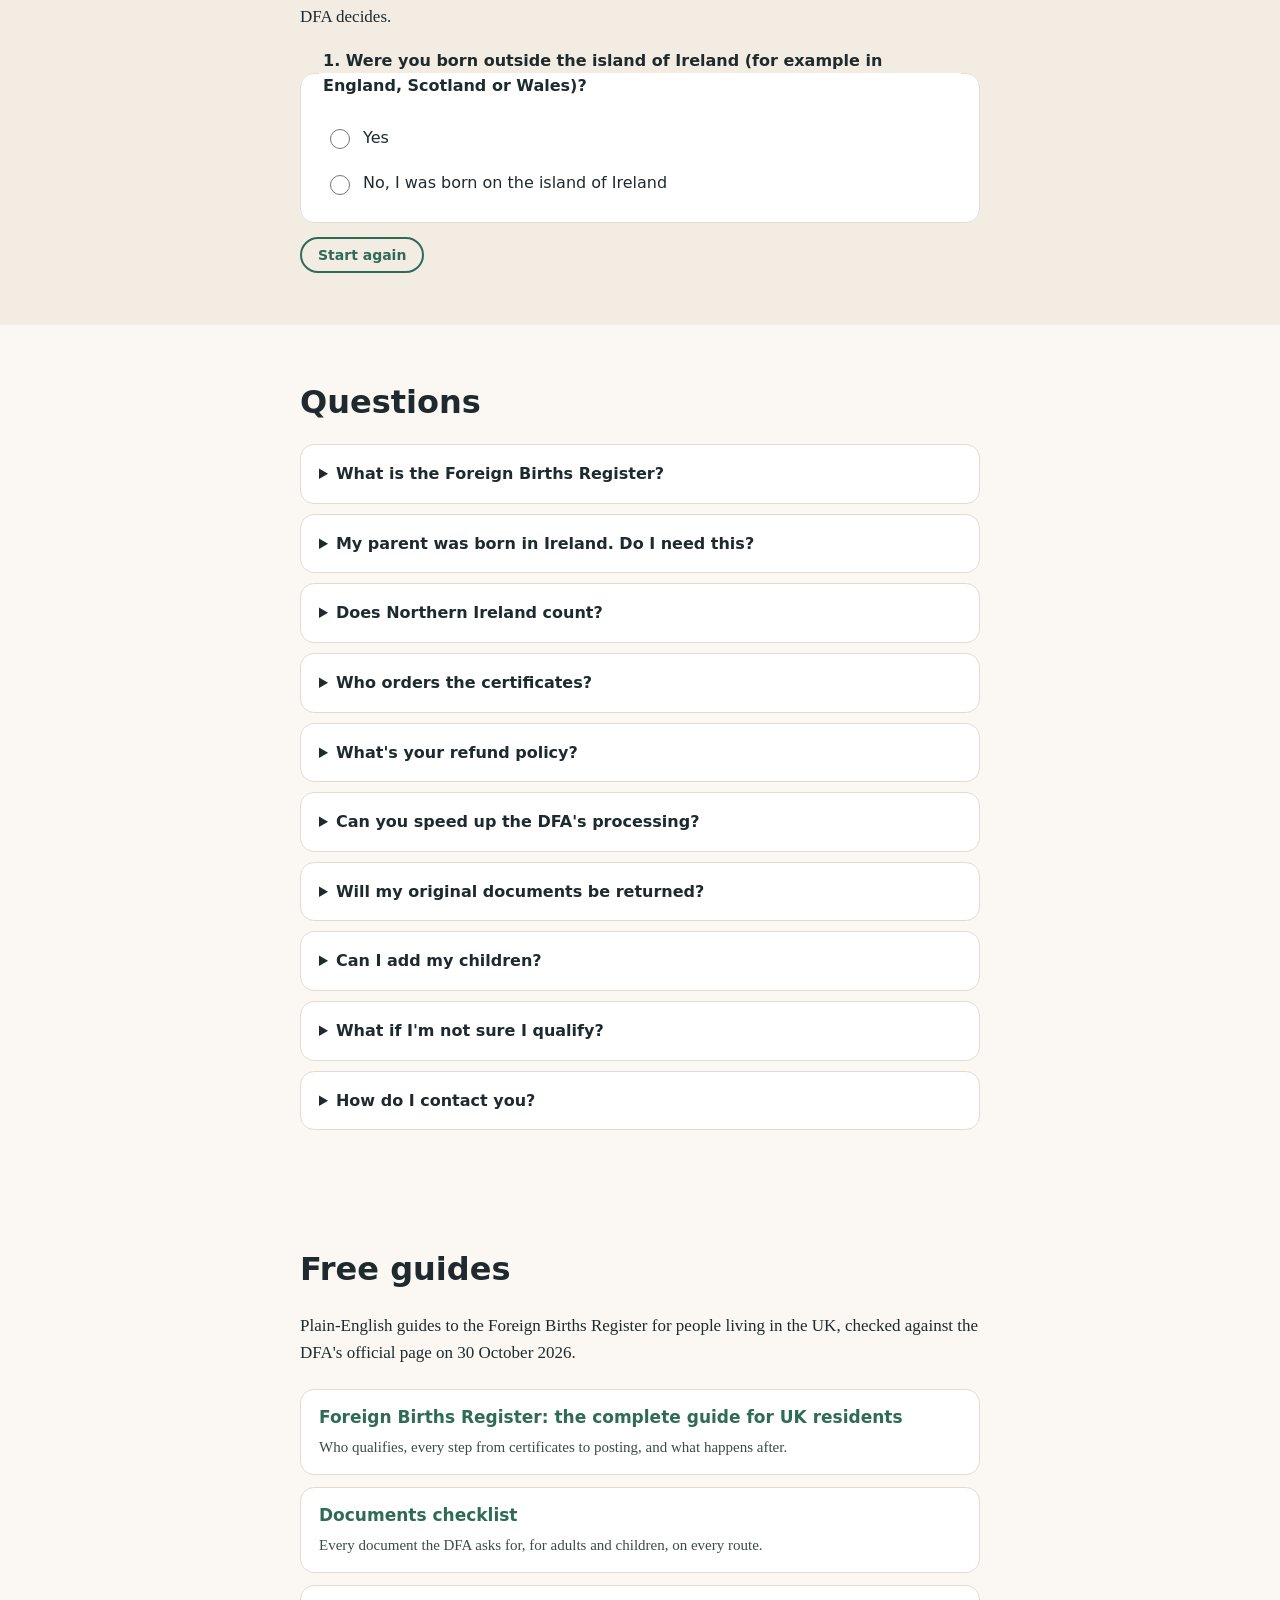
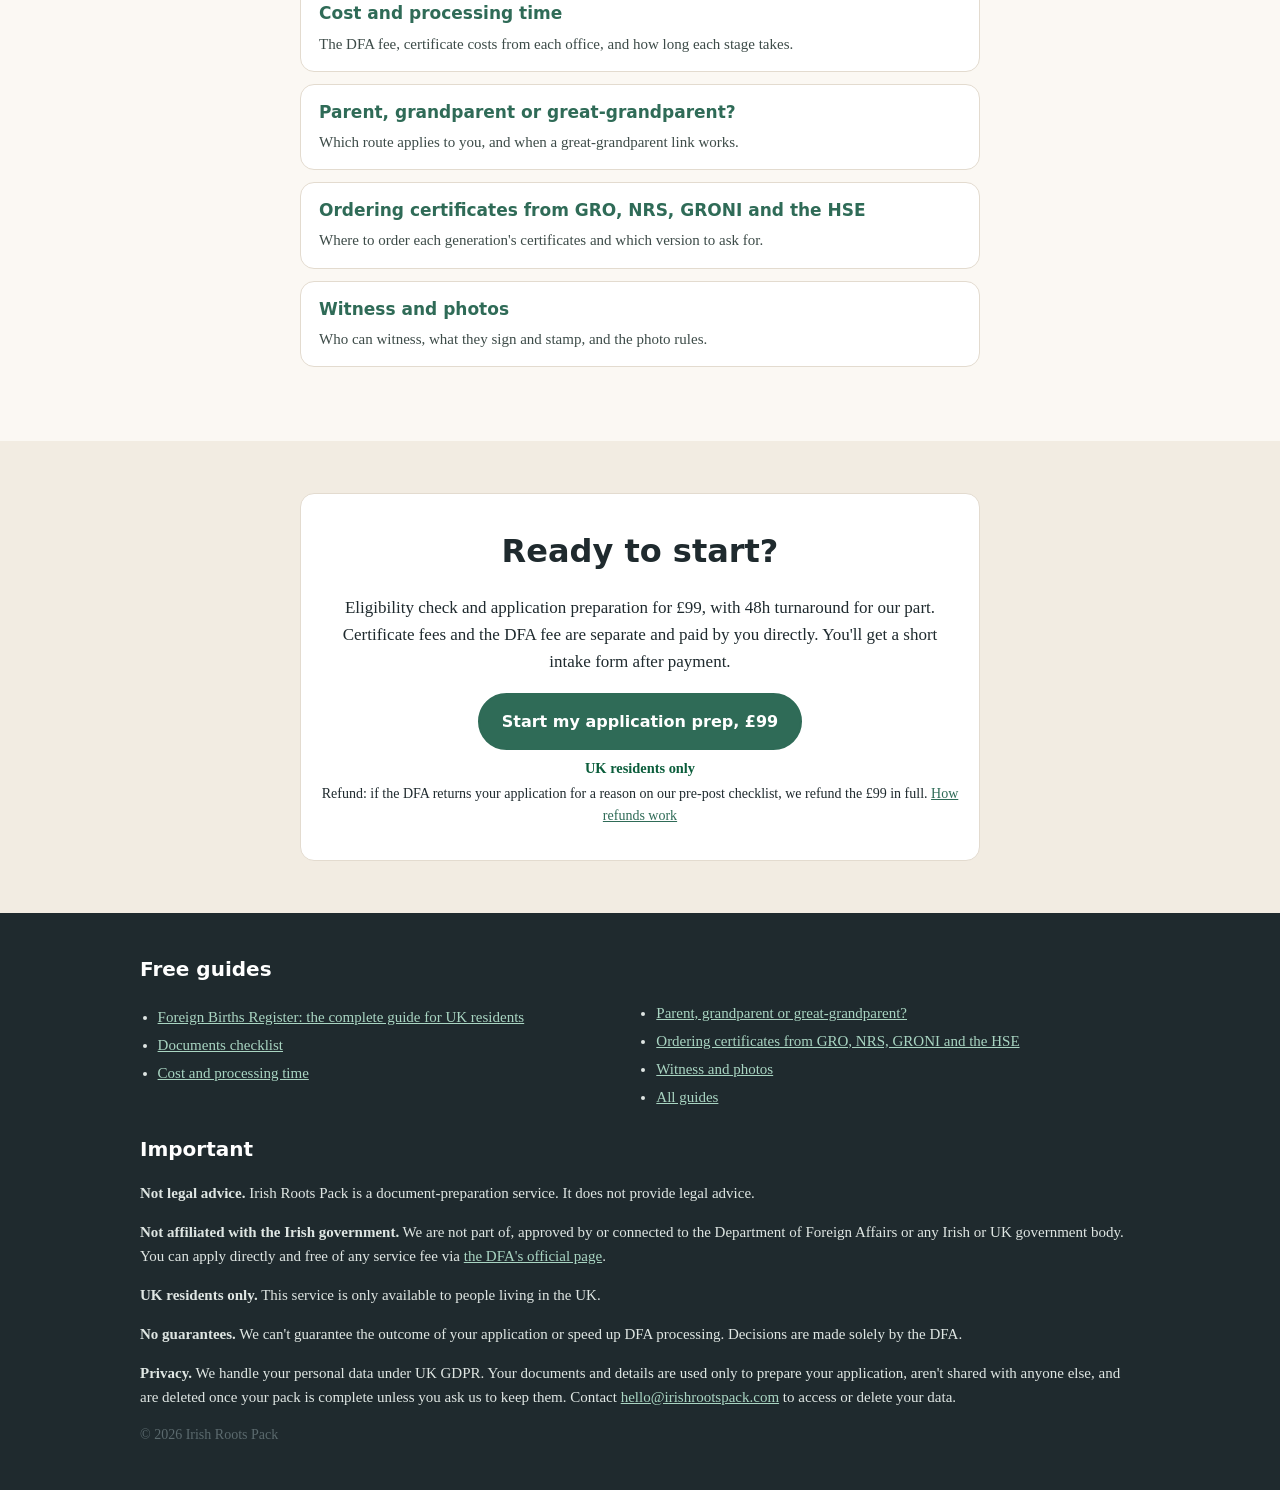
==== commit e849ab9d: "Add SEO guides, structured data, sitemap and contact email" ====
--- a/index.html
+++ b/index.html
@@ -3,20 +3,208 @@
 <head>
 <meta charset="utf-8">
 <meta name="viewport" content="width=device-width, initial-scale=1">
-<title>Irish Roots Pack – Foreign Births Register eligibility check and application preparation</title>
-<meta name="description" content="Eligibility check and application preparation for the Foreign Births Register, for UK adults with an Irish-born grandparent. A private service, not a government website.">
-<link rel="stylesheet" href="styles.css">
+<title>Foreign Births Register help for UK residents | Irish Roots Pack</title>
+<meta name="description" content="Free Foreign Births Register eligibility check and £99 application preparation for UK residents with an Irish-born grandparent. A private service, not a government website.">
+<link rel="canonical" href="https://irishrootspack.com/">
+<meta name="theme-color" content="#2f6b57">
+<link rel="icon" href="/favicon.ico" sizes="any">
+<link rel="icon" href="/favicon.svg" type="image/svg+xml">
+<link rel="apple-touch-icon" href="/apple-touch-icon.png">
+<meta property="og:type" content="website">
+<meta property="og:site_name" content="Irish Roots Pack">
+<meta property="og:locale" content="en_GB">
+<meta property="og:title" content="Foreign Births Register eligibility check and application preparation">
+<meta property="og:description" content="For UK families with an Irish-born grandparent. Free eligibility check, £99 application preparation. A private service, not a government website. UK residents only.">
+<meta property="og:url" content="https://irishrootspack.com/">
+<meta property="og:image" content="https://irishrootspack.com/og-image.png">
+<meta property="og:image:width" content="1200">
+<meta property="og:image:height" content="630">
+<meta property="og:image:alt" content="Irish Roots Pack: Foreign Births Register eligibility check and application preparation for UK families">
+<meta name="twitter:card" content="summary_large_image">
+<meta name="twitter:title" content="Foreign Births Register eligibility check and application preparation">
+<meta name="twitter:description" content="For UK families with an Irish-born grandparent. Free eligibility check, £99 application preparation. UK residents only.">
+<meta name="twitter:image" content="https://irishrootspack.com/og-image.png">
+<link rel="stylesheet" href="/styles.css">
+<script type="application/ld+json">
+{
+ "@context": "https://schema.org",
+ "@graph": [
+  {
+   "@type": "Organization",
+   "@id": "https://irishrootspack.com/#org",
+   "name": "Irish Roots Pack",
+   "url": "https://irishrootspack.com/",
+   "email": "hello@irishrootspack.com",
+   "logo": "https://irishrootspack.com/icon-512.png",
+   "areaServed": {
+    "@type": "Country",
+    "name": "United Kingdom"
+   },
+   "description": "Private UK business offering Foreign Births Register eligibility checks and application preparation. Not a government website and not affiliated with the Department of Foreign Affairs."
+  },
+  {
+   "@type": "WebSite",
+   "@id": "https://irishrootspack.com/#website",
+   "name": "Irish Roots Pack",
+   "url": "https://irishrootspack.com/",
+   "inLanguage": "en-GB",
+   "publisher": {
+    "@id": "https://irishrootspack.com/#org"
+   }
+  },
+  {
+   "@type": "WebPage",
+   "@id": "https://irishrootspack.com/#webpage",
+   "url": "https://irishrootspack.com/",
+   "name": "Foreign Births Register help for UK residents | Irish Roots Pack",
+   "description": "Free Foreign Births Register eligibility check and £99 application preparation for UK residents with an Irish-born grandparent. A private service, not a government website.",
+   "inLanguage": "en-GB",
+   "isPartOf": {
+    "@id": "https://irishrootspack.com/#website"
+   },
+   "about": {
+    "@id": "https://irishrootspack.com/#service"
+   },
+   "dateModified": "2026-10-30",
+   "primaryImageOfPage": "https://irishrootspack.com/og-image.png"
+  },
+  {
+   "@type": "Service",
+   "@id": "https://irishrootspack.com/#service",
+   "name": "Foreign Births Register eligibility check and application preparation",
+   "serviceType": "Document preparation for Irish Foreign Births Register applications",
+   "description": "We check which route applies, map your family link, list the certificates to order and where, check them when they arrive, prepare your online form answers and check your pack before you post. You order certificates, submit the DFA's online form, pay the DFA fee and post the application yourself. Not legal advice. No guarantee of outcome.",
+   "provider": {
+    "@id": "https://irishrootspack.com/#org"
+   },
+   "areaServed": {
+    "@type": "Country",
+    "name": "United Kingdom",
+    "identifier": "GB"
+   },
+   "audience": {
+    "@type": "Audience",
+    "audienceType": "UK residents with an Irish-born grandparent or an Irish-citizen parent",
+    "geographicArea": {
+     "@type": "Country",
+     "name": "United Kingdom"
+    }
+   },
+   "offers": {
+    "@type": "Offer",
+    "price": "99.00",
+    "priceCurrency": "GBP",
+    "url": "https://irishrootspack.com/",
+    "availability": "https://schema.org/InStock",
+    "eligibleRegion": {
+     "@type": "Country",
+     "name": "GB"
+    },
+    "description": "Eligibility check and application preparation. DFA fee (€278 adult / €153 under 18) and certificate fees are separate."
+   }
+  },
+  {
+   "@type": "FAQPage",
+   "@id": "https://irishrootspack.com/#faq",
+   "mainEntity": [
+    {
+     "@type": "Question",
+     "name": "What is the Foreign Births Register?",
+     "acceptedAnswer": {
+      "@type": "Answer",
+      "text": "It's how people born outside Ireland become Irish citizens through an Irish-born grandparent, or through a parent who was an Irish citizen when they were born but wasn't born in Ireland. Once you're entered on the register you're an Irish citizen and can apply for an Irish passport."
+     }
+    },
+    {
+     "@type": "Question",
+     "name": "My parent was born in Ireland. Do I need this?",
+     "acceptedAnswer": {
+      "@type": "Answer",
+      "text": "No. If a parent born on the island of Ireland was an Irish citizen when you were born, you're already an Irish citizen and can apply for a passport directly. Please don't buy this pack."
+     }
+    },
+    {
+     "@type": "Question",
+     "name": "Does Northern Ireland count?",
+     "acceptedAnswer": {
+      "@type": "Answer",
+      "text": "The DFA's rules refer to the island of Ireland, so a grandparent born in Northern Ireland can qualify. If you're unsure, the eligibility check comes first, before you order any certificates."
+     }
+    },
+    {
+     "@type": "Question",
+     "name": "Who orders the certificates?",
+     "acceptedAnswer": {
+      "@type": "Answer",
+      "text": "You do, directly from the official issuing offices: GRO for England and Wales, NRS for Scotland, GRONI for Northern Ireland and certificates.ie for the Republic of Ireland. You pay their fees to them. Our £99 doesn't include any certificate fees, and we don't order certificates on your behalf. We give you the exact list of what to order, then check the certificates when they arrive."
+     }
+    },
+    {
+     "@type": "Question",
+     "name": "What's your refund policy?",
+     "acceptedAnswer": {
+      "@type": "Answer",
+      "text": "If the DFA returns your application for a reason on our pre-post checklist, we refund the £99 in full.\n\nThe refund doesn't cover DFA fees, certificate costs, eligibility decisions, or anything we weren't shown before you posted.\n\nTo claim, email us within 30 days of the date on the DFA's return letter, with a copy of the letter."
+     }
+    },
+    {
+     "@type": "Question",
+     "name": "Can you speed up the DFA's processing?",
+     "acceptedAnswer": {
+      "@type": "Answer",
+      "text": "No. Applications are processed in strict date order and currently take about 12 months. No one outside the DFA can change that. What we can do is reduce the risk of your application being returned for missing or inconsistent documents."
+     }
+    },
+    {
+     "@type": "Question",
+     "name": "Will my original documents be returned?",
+     "acceptedAnswer": {
+      "@type": "Answer",
+      "text": "The DFA says it returns all original certificates at the end of the process, by recorded mail, to the address on your application form. You don't need to include a return envelope. Send your pack by recorded post so you can track it."
+     }
+    },
+    {
+     "@type": "Question",
+     "name": "Can I add my children?",
+     "acceptedAnswer": {
+      "@type": "Answer",
+      "text": "Yes. Once you're on the register, children born after your registration can be registered too. Children born before you registered can't qualify through you this way. Tell us about your family and we'll map who qualifies."
+     }
+    },
+    {
+     "@type": "Question",
+     "name": "What if I'm not sure I qualify?",
+     "acceptedAnswer": {
+      "@type": "Answer",
+      "text": "Use the eligibility check above. If the result is \"needs checking\", email us before you buy and we'll tell you honestly whether the pack is right for you."
+     }
+    },
+    {
+     "@type": "Question",
+     "name": "How do I contact you?",
+     "acceptedAnswer": {
+      "@type": "Answer",
+      "text": "Email hello@irishrootspack.com."
+     }
+    }
+   ]
+  }
+ ]
+}
+</script>
 </head>
 <body>
 <header class="site-header">
   <div class="wrap header-inner">
-    <a class="brand" href="#top"><span class="brand-mark" aria-hidden="true">IRP</span> Irish Roots Pack</a>
+    <a class="brand" href="/"><span class="brand-mark" aria-hidden="true">IRP</span> Irish Roots Pack</a>
     <nav aria-label="Main">
       <a href="#included">What's included</a>
       <a href="#posting">Posting checklist</a>
       <a href="#quiz">Eligibility check</a>
       <a href="#faq">FAQ</a>
+      <a href="/guides/">Guides</a>
     </nav>
+    <a class="nav-guides-mobile" href="/guides/">Guides</a>
   </div>
 </header>
 
@@ -102,7 +290,8 @@
         <li>Don't include a prepaid return envelope. The DFA returns all your documents by recorded mail.</li>
         <li>Don't put a passport application in the same envelope. Passport applications are processed in a different office.</li>
       </ul>
-      <p class="small muted">Source: <a href="https://www.ireland.ie/en/dfa/citizenship/born-abroad/registering-a-foreign-birth/" rel="noopener" target="_blank">Department of Foreign Affairs – Registering a foreign birth</a>. Requirements can change. Always check the official page before you post.</p>
+      <p class="small muted">Source: <a href="https://www.ireland.ie/en/dfa/citizenship/born-abroad/registering-a-foreign-birth/" rel="noopener" target="_blank">Department of Foreign Affairs – Registering a foreign birth</a>. Last checked 30 October 2026. Requirements can change. Always check the official page before you post.</p>
+      <p>Applying for a child, or through a parent rather than a grandparent? See the <a href="/guides/foreign-births-register-documents-checklist/">full documents checklist for every route</a>.</p>
     </div>
   </section>
 
@@ -139,19 +328,19 @@
           <label><input type="radio" name="born" value="no"> No, I was born on the island of Ireland</label>
         </fieldset>
         <fieldset data-q="parentBorn" hidden>
-          <legend>2. Was either of your parents born on the island of Ireland (including Northern Ireland)?</legend>
+          <legend>2. Were either of your parents born on the island of Ireland (including Northern Ireland)?</legend>
           <label><input type="radio" name="parentBorn" value="yes"> Yes</label>
           <label><input type="radio" name="parentBorn" value="no"> No</label>
           <label><input type="radio" name="parentBorn" value="unsure"> Not sure</label>
         </fieldset>
         <fieldset data-q="grandBorn" hidden>
-          <legend>3. Was any of your grandparents born on the island of Ireland (including Northern Ireland)?</legend>
+          <legend>3. Were any of your grandparents born on the island of Ireland (including Northern Ireland)?</legend>
           <label><input type="radio" name="grandBorn" value="yes"> Yes</label>
           <label><input type="radio" name="grandBorn" value="no"> No</label>
           <label><input type="radio" name="grandBorn" value="unsure"> Not sure</label>
         </fieldset>
         <fieldset data-q="parentFbr" hidden>
-          <legend>4. Was one of your parents already an Irish citizen when you were born, even though they were born abroad? For example, they were entered on the Foreign Births Register before your birth (the "great-grandparent" route).</legend>
+          <legend>4. Were either of your parents already an Irish citizen when you were born, even though they were born abroad? For example, they were entered on the Foreign Births Register before your birth (the "great-grandparent" route).</legend>
           <label><input type="radio" name="parentFbr" value="before"> Yes, registered or a citizen before I was born</label>
           <label><input type="radio" name="parentFbr" value="after"> They registered, but only after I was born</label>
           <label><input type="radio" name="parentFbr" value="no"> No</label>
@@ -175,7 +364,22 @@
       <details><summary>Will my original documents be returned?</summary><p>The DFA says it returns all original certificates at the end of the process, by recorded mail, to the address on your application form. You don't need to include a return envelope. Send your pack by recorded post so you can track it.</p></details>
       <details><summary>Can I add my children?</summary><p>Yes. Once you're on the register, children born after your registration can be registered too. Children born before you registered can't qualify through you this way. Tell us about your family and we'll map who qualifies.</p></details>
       <details><summary>What if I'm not sure I qualify?</summary><p>Use the eligibility check above. If the result is "needs checking", email us before you buy and we'll tell you honestly whether the pack is right for you.</p></details>
-      <details><summary>How do I contact you?</summary><p>Email <a href="mailto:traff27@aol.com" data-contact>traff27@aol.com</a>.</p></details>
+      <details><summary>How do I contact you?</summary><p>Email <a href="mailto:hello@irishrootspack.com" data-contact>hello@irishrootspack.com</a>.</p></details>
+    </div>
+  </section>
+
+  <section id="guides" class="section">
+    <div class="wrap narrow">
+      <h2>Free guides</h2>
+      <p>Plain-English guides to the Foreign Births Register for people living in the UK, checked against the DFA's official page on 30 October 2026.</p>
+      <ul class="guide-list">
+        <li><a href="/guides/foreign-births-register-uk-guide/"><strong>Foreign Births Register: the complete guide for UK residents</strong></a><span>Who qualifies, every step from certificates to posting, and what happens after.</span></li>
+        <li><a href="/guides/foreign-births-register-documents-checklist/"><strong>Documents checklist</strong></a><span>Every document the DFA asks for, for adults and children, on every route.</span></li>
+        <li><a href="/guides/foreign-births-register-cost-and-processing-time/"><strong>Cost and processing time</strong></a><span>The DFA fee, certificate costs from each office, and how long each stage takes.</span></li>
+        <li><a href="/guides/irish-citizenship-grandparent-parent-great-grandparent/"><strong>Parent, grandparent or great-grandparent?</strong></a><span>Which route applies to you, and when a great-grandparent link works.</span></li>
+        <li><a href="/guides/ordering-birth-certificates-uk-ireland/"><strong>Ordering certificates from GRO, NRS, GRONI and the HSE</strong></a><span>Where to order each generation's certificates and which version to ask for.</span></li>
+        <li><a href="/guides/foreign-births-register-witness-and-photos/"><strong>Witness and photos</strong></a><span>Who can witness, what they sign and stamp, and the photo rules.</span></li>
+      </ul>
     </div>
   </section>
 
@@ -194,17 +398,29 @@
 
 <footer class="site-footer">
   <div class="wrap">
+    <div class="footer-guides">
+      <h2>Free guides</h2>
+      <ul>
+<li><a href="/guides/foreign-births-register-uk-guide/">Foreign Births Register: the complete guide for UK residents</a></li>
+<li><a href="/guides/foreign-births-register-documents-checklist/">Documents checklist</a></li>
+<li><a href="/guides/foreign-births-register-cost-and-processing-time/">Cost and processing time</a></li>
+<li><a href="/guides/irish-citizenship-grandparent-parent-great-grandparent/">Parent, grandparent or great-grandparent?</a></li>
+<li><a href="/guides/ordering-birth-certificates-uk-ireland/">Ordering certificates from GRO, NRS, GRONI and the HSE</a></li>
+<li><a href="/guides/foreign-births-register-witness-and-photos/">Witness and photos</a></li>
+<li><a href="/guides/">All guides</a></li>
+      </ul>
+    </div>
     <div class="disclaimer">
       <h2>Important</h2>
       <p><strong>Not legal advice.</strong> Irish Roots Pack is a document-preparation service. It does not provide legal advice.</p>
       <p><strong>Not affiliated with the Irish government.</strong> We are not part of, approved by or connected to the Department of Foreign Affairs or any Irish or UK government body. You can apply directly and free of any service fee via <a href="https://www.ireland.ie/en/dfa/citizenship/born-abroad/registering-a-foreign-birth/" rel="noopener" target="_blank">the DFA's official page</a>.</p>
       <p><strong>UK residents only.</strong> This service is only available to people living in the UK.</p>
       <p><strong>No guarantees.</strong> We can't guarantee the outcome of your application or speed up DFA processing. Decisions are made solely by the DFA.</p>
-      <p><strong>Privacy.</strong> We handle your personal data under UK GDPR. Your documents and details are used only to prepare your application, aren't shared with anyone else, and are deleted once your pack is complete unless you ask us to keep them. Contact <a href="mailto:traff27@aol.com" data-contact>traff27@aol.com</a> to access or delete your data.</p>
+      <p><strong>Privacy.</strong> We handle your personal data under UK GDPR. Your documents and details are used only to prepare your application, aren't shared with anyone else, and are deleted once your pack is complete unless you ask us to keep them. Contact <a href="mailto:hello@irishrootspack.com" data-contact>hello@irishrootspack.com</a> to access or delete your data.</p>
     </div>
     <p class="small muted">© <span id="yr"></span> Irish Roots Pack</p>
   </div>
 </footer>
-<script src="script.js"></script>
+<script src="/script.js"></script>
 </body>
 </html>
--- a/styles.css
+++ b/styles.css
@@ -61,3 +61,35 @@
 .refund-note{margin:.2rem 0 0;width:100%}
 .steps ul.links li{background:none;border:0;border-radius:0;padding:0;position:static;counter-increment:none;list-style:disc;color:#3d4b48}
 .steps ul.links li::before{content:none;display:none}
+/* Guides */
+.guide{padding:28px 0 56px}
+.guide h1{margin-top:6px}
+.guide h2{margin-top:2.2rem}
+.guide h3{margin:1.4rem 0 .4rem;font-size:19px}
+.crumbs{font-family:system-ui,sans-serif;font-size:14px;color:var(--muted);margin:0 0 14px;display:block}
+.crumbs a{color:var(--accent)}
+.last-checked{font-family:system-ui,sans-serif;font-size:14px;color:var(--accent-d);background:#e8f0ec;border-radius:8px;padding:8px 12px;display:inline-block;margin:0 0 6px}
+.tldr{background:var(--card);border:1px solid var(--line);border-left:5px solid var(--accent);border-radius:var(--r);padding:6px 20px 8px;margin:22px 0}
+.tldr h2{font-size:20px;margin:.9rem 0 .4rem}
+.tldr ul{padding-left:1.2rem}
+ol.plain-steps{padding-left:1.4rem}ol.plain-steps h3{margin:1rem 0 .2rem;font-size:18px}ol.plain-steps p{margin:0}
+table.compact{min-width:0;margin:14px 0 18px}
+.help-box{background:#fff7ef;border:1px solid #ecd3bd;border-radius:var(--r);padding:6px 20px 16px;margin:36px 0 10px}
+.help-box h2{font-size:21px;margin:1rem 0 .4rem}
+.help-links{display:flex;flex-wrap:wrap;gap:10px;margin:.6rem 0 0}
+.sources ul,.related ul{padding-left:1.2rem}.sources li,.related li{margin:.3rem 0}
+.guide-list{list-style:none;padding:0;display:grid;gap:12px;margin:22px 0}
+.guide-list li{background:var(--card);border:1px solid var(--line);border-radius:var(--r);padding:14px 18px}
+.guide-list a{display:block;text-decoration:none;font-family:system-ui,sans-serif;font-size:17px;margin-bottom:2px}
+.guide-list span{color:#3d4b48;font-size:15px}
+.footer-guides ul{padding-left:1.1rem;columns:2 260px;margin:0 0 24px}.footer-guides li{margin:.25rem 0}
+.footer-guides h2{font-size:20px;color:#fff}
+.nav-guides-mobile{font-family:system-ui,sans-serif;font-size:14px}
+@media(min-width:760px){.nav-guides-mobile{display:none}}
+@media(max-width:640px){
+table.stack{min-width:0}
+table.stack thead{position:absolute;left:-9999px}
+table.stack tr{display:block;border-bottom:1px solid var(--line);padding:8px 0}
+table.stack td{display:block;border:0;padding:4px 14px}
+table.stack td::before{content:attr(data-label);display:block;font-size:12px;font-weight:600;text-transform:uppercase;letter-spacing:.04em;color:var(--muted)}
+}
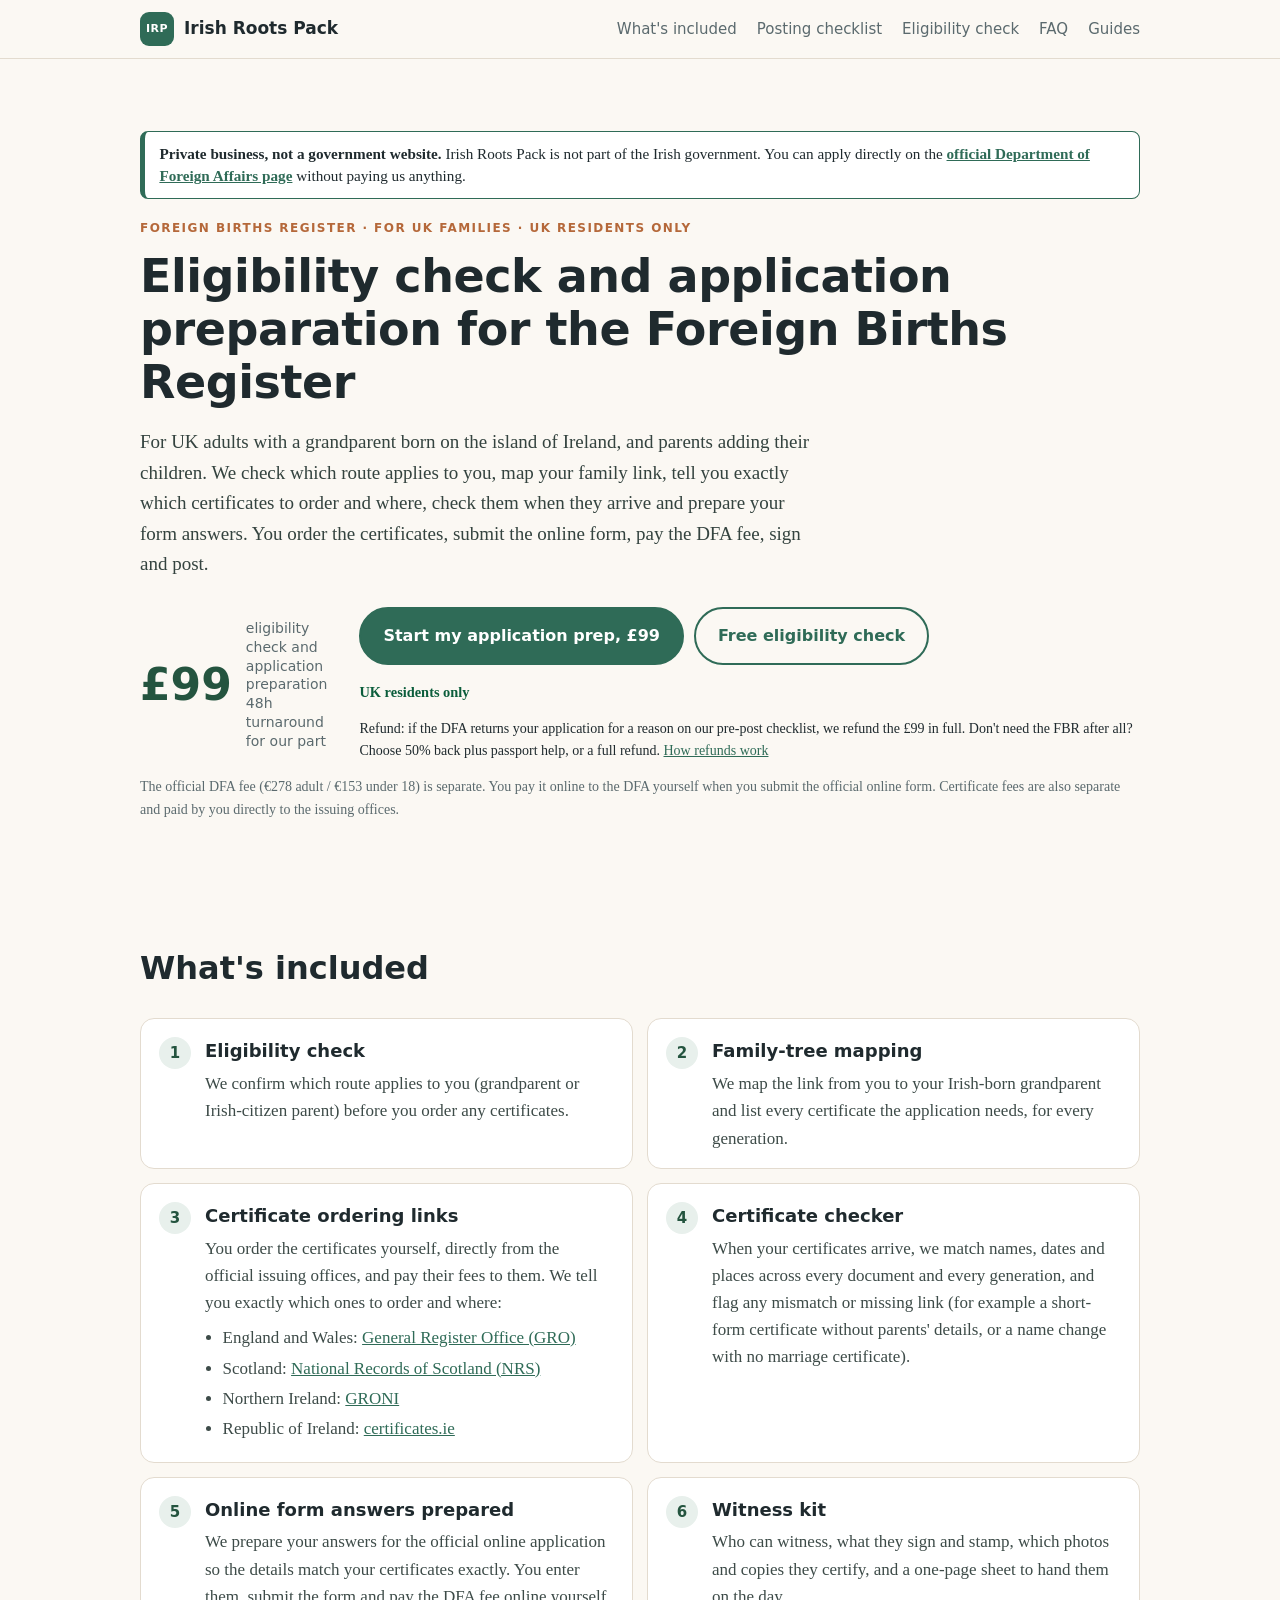
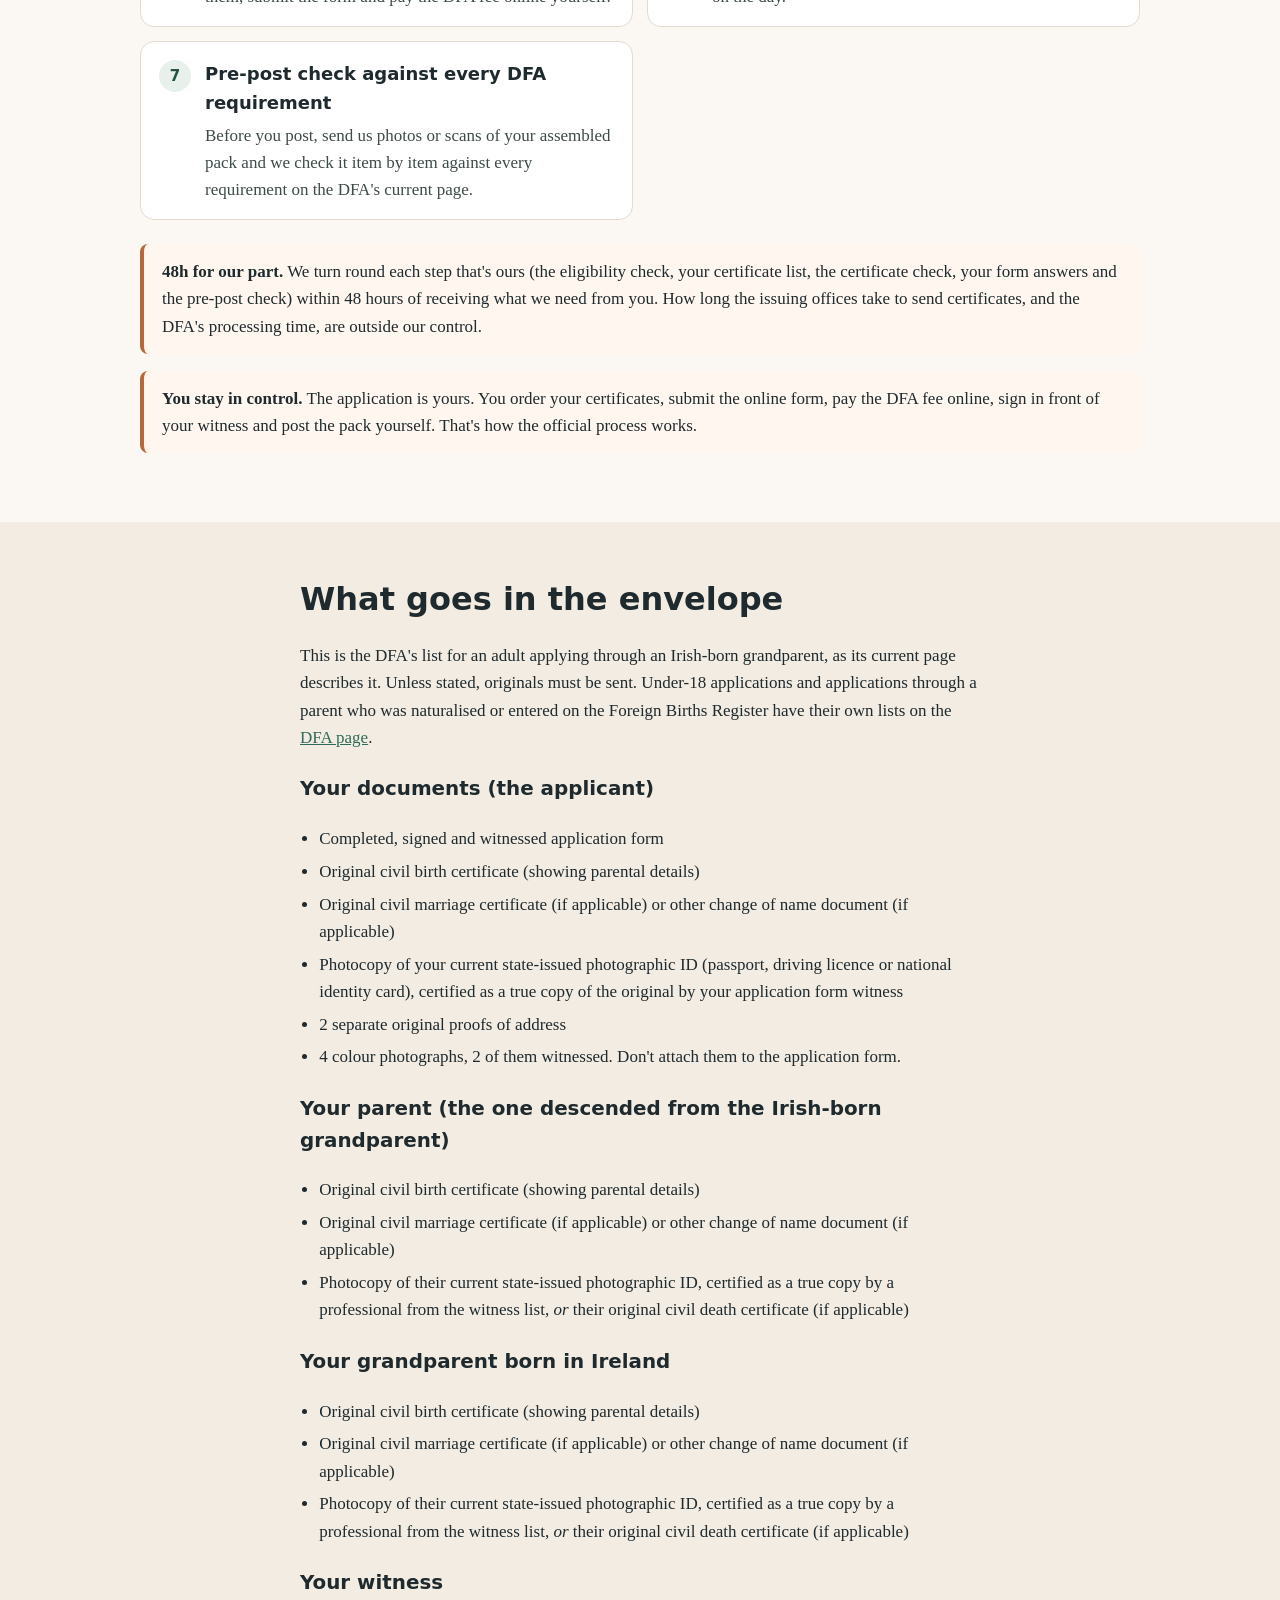
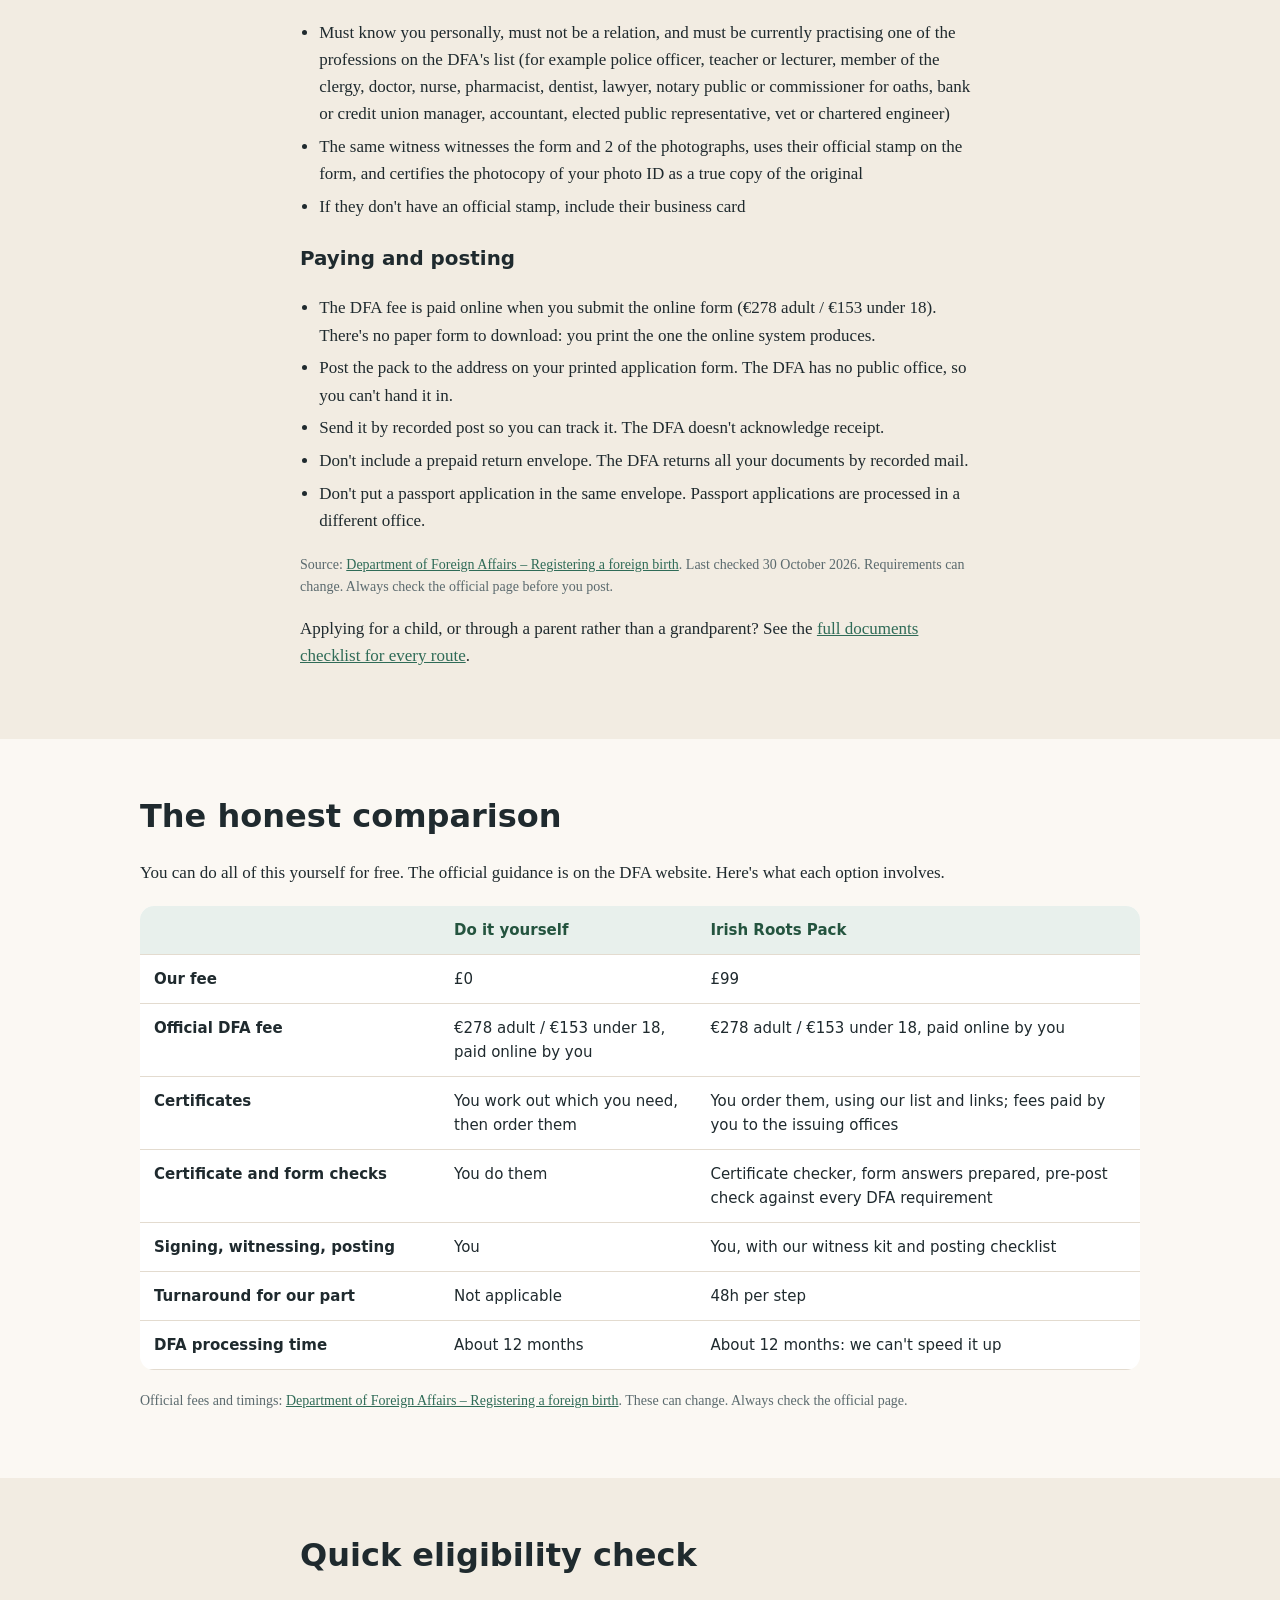
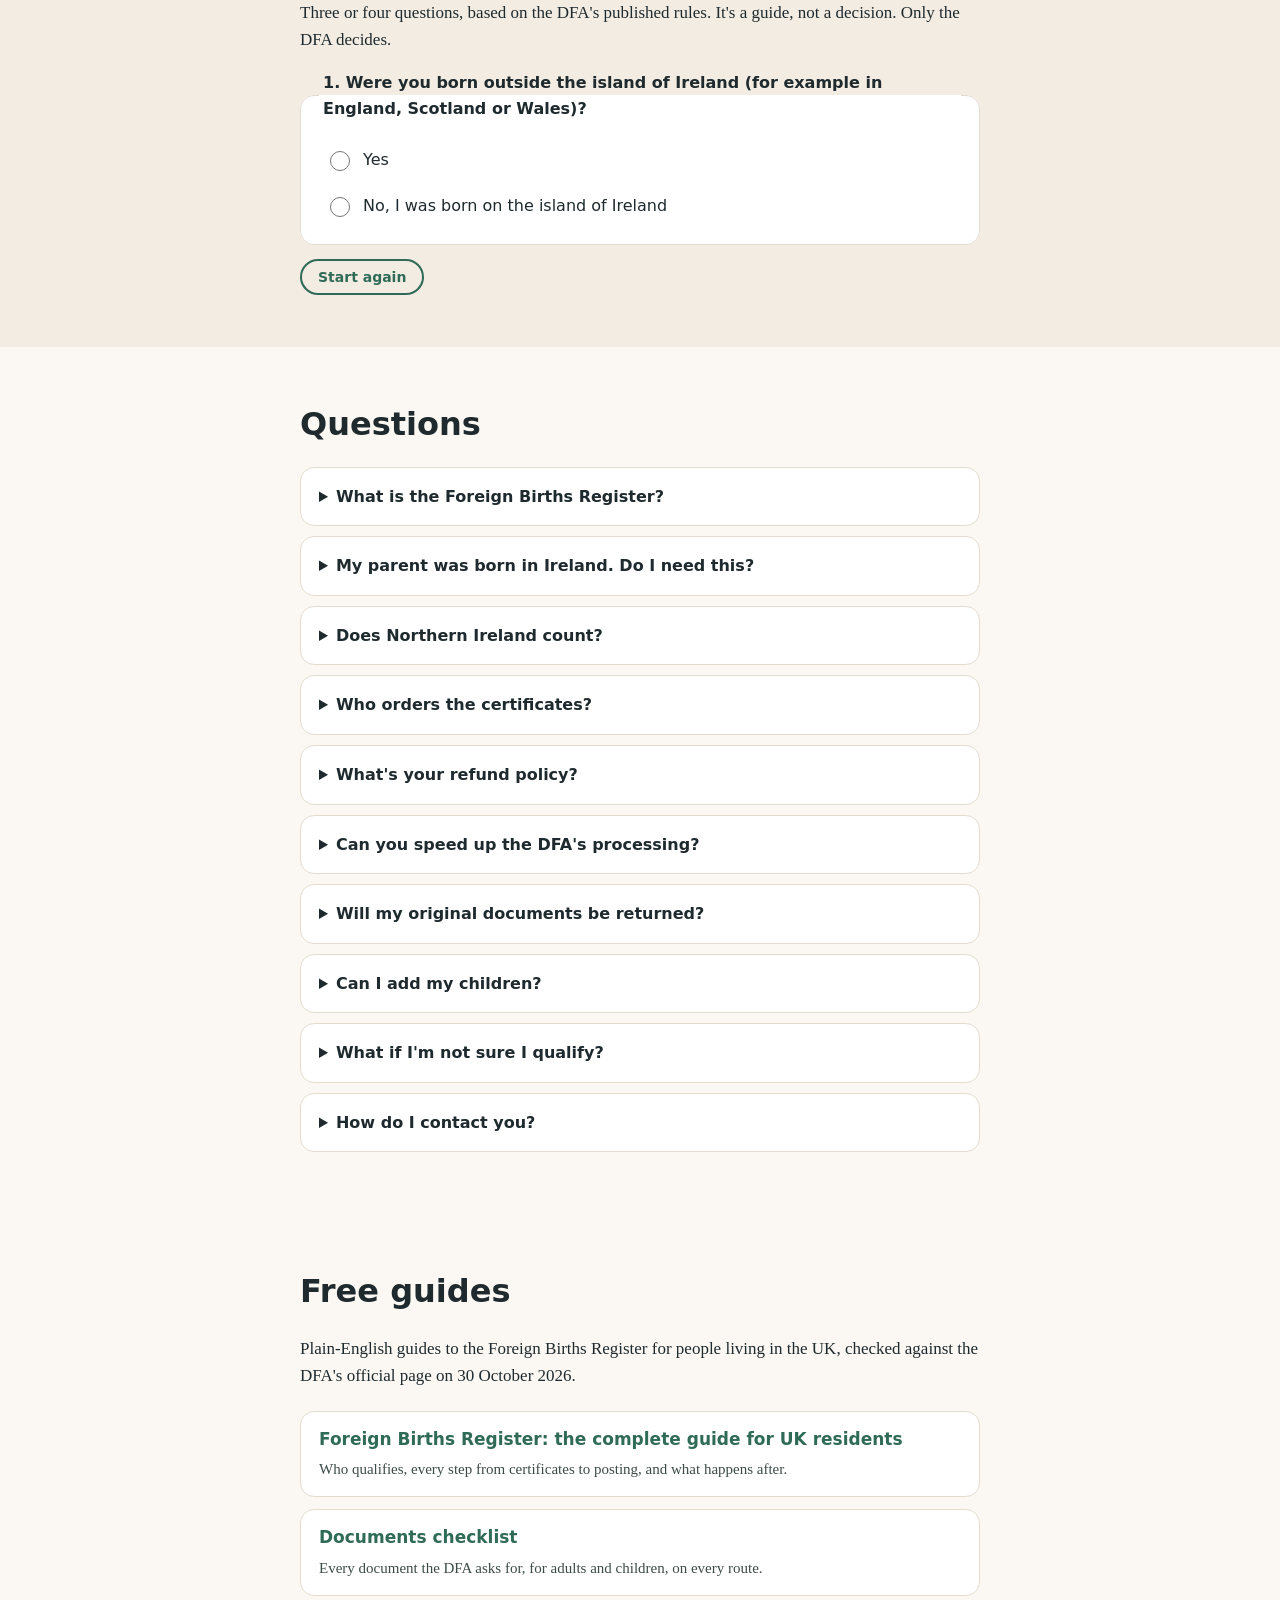
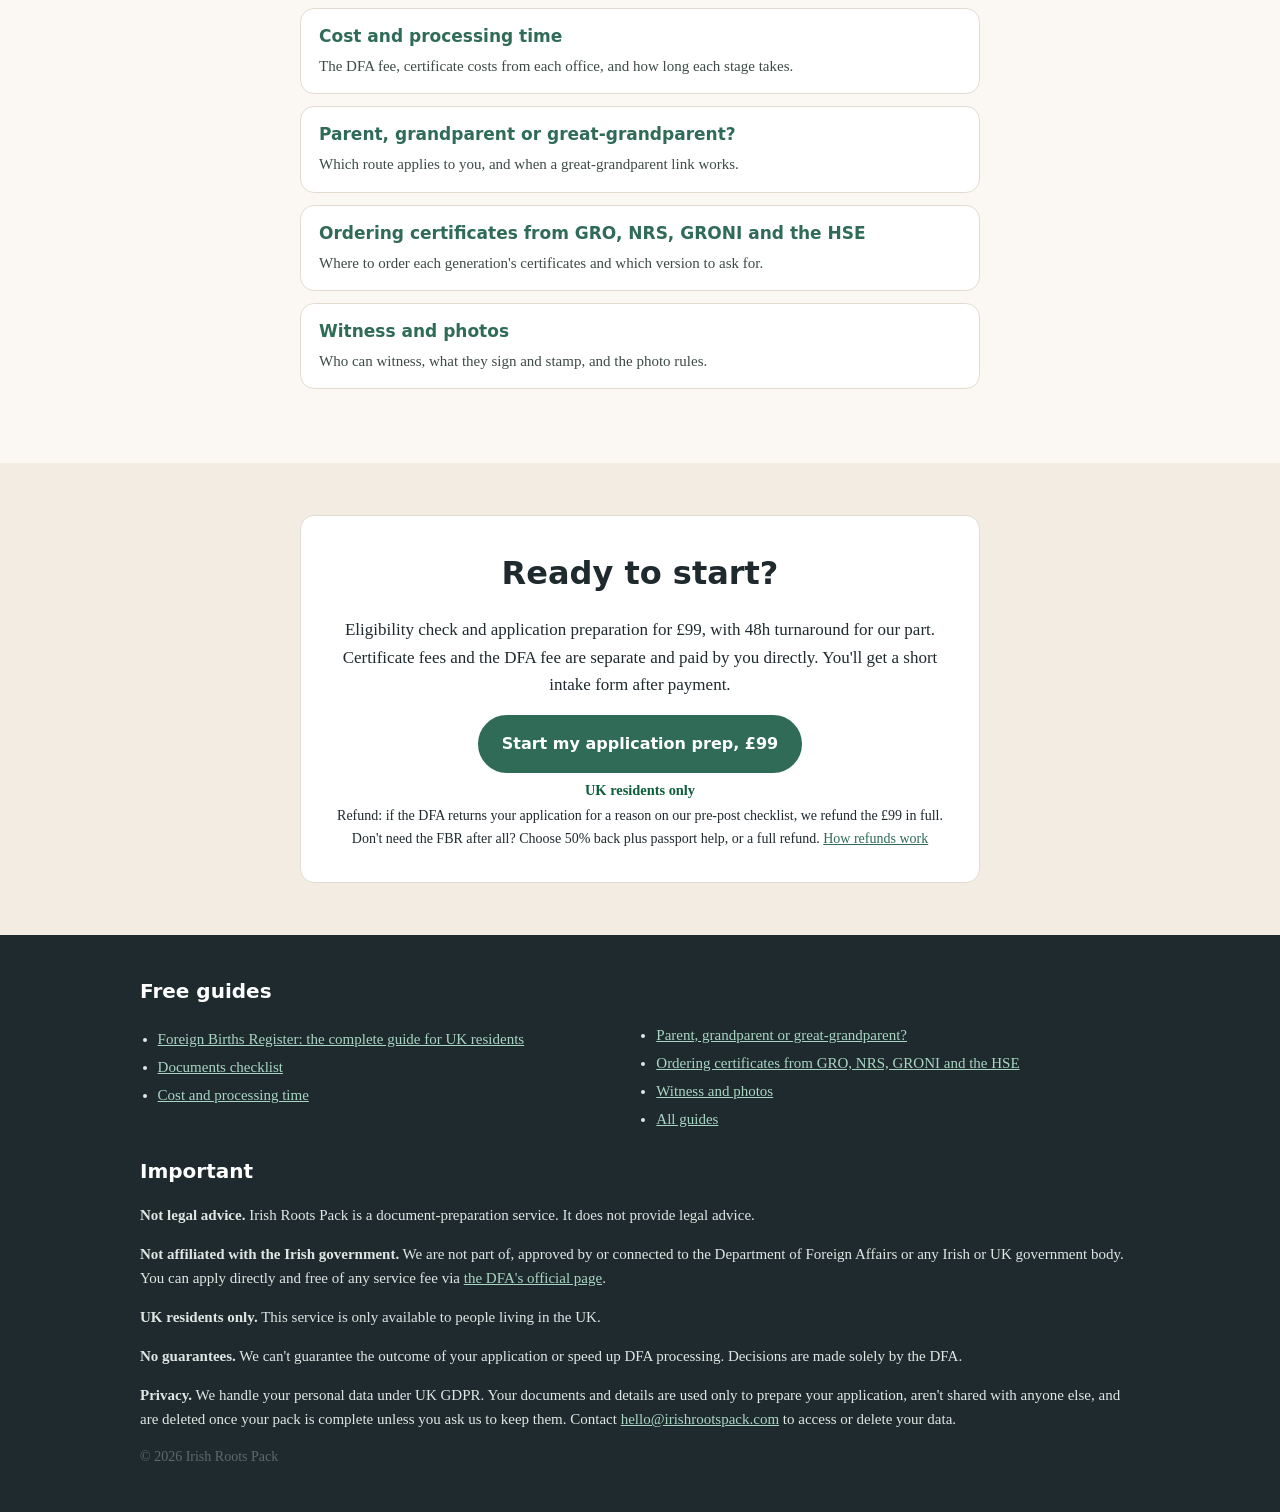
==== commit c1860380: "Refund policy: 50% + passport help, or full refund, when the FBR isn't needed" ====
--- a/index.html
+++ b/index.html
@@ -120,7 +120,7 @@
      "name": "My parent was born in Ireland. Do I need this?",
      "acceptedAnswer": {
       "@type": "Answer",
-      "text": "No. If a parent born on the island of Ireland was an Irish citizen when you were born, you're already an Irish citizen and can apply for a passport directly. Please don't buy this pack."
+      "text": "No. If a parent born on the island of Ireland was an Irish citizen when you were born, you're already an Irish citizen and can apply for a passport directly. Please don't buy this pack. If you've already bought it, you can choose a 50% refund (£49.50) plus our help with your passport application, or a full £99 refund."
      }
     },
     {
@@ -144,7 +144,7 @@
      "name": "What's your refund policy?",
      "acceptedAnswer": {
       "@type": "Answer",
-      "text": "If the DFA returns your application for a reason on our pre-post checklist, we refund the £99 in full.\n\nThe refund doesn't cover DFA fees, certificate costs, eligibility decisions, or anything we weren't shown before you posted.\n\nTo claim, email us within 30 days of the date on the DFA's return letter, with a copy of the letter."
+      "text": "If the DFA returns your application for a reason on our pre-post checklist, we refund the £99 in full.\n\nThe refund doesn't cover DFA fees, certificate costs, eligibility decisions, or anything we weren't shown before you posted.\n\nTo claim, email us within 30 days of the date on the DFA's return letter, with a copy of the letter.\n\nDon't need the Foreign Births Register after all? If our check shows you can apply for an Irish passport directly (for example, because a parent was born on the island of Ireland), you choose: a 50% refund (£49.50) plus our help with your passport application, or a full £99 refund if you'd rather not have the help."
      }
     },
     {
@@ -221,7 +221,7 @@
           <a class="btn btn-primary" href="https://buy.stripe.com/7sY8wPaWc0ZJ6Gn6VPaAw01" data-buy>Start my application prep, £99</a>
           <a class="btn btn-ghost" href="#quiz">Free eligibility check</a>
           <p class="uk-only" data-uk-only>UK residents only</p>
-          <p class="refund-note small" data-refund>Refund: if the DFA returns your application for a reason on our pre-post checklist, we refund the £99 in full. <a href="#refund">How refunds work</a></p>
+          <p class="refund-note small" data-refund>Refund: if the DFA returns your application for a reason on our pre-post checklist, we refund the £99 in full. Don't need the FBR after all? Choose 50% back plus passport help, or a full refund. <a href="#refund">How refunds work</a></p>
         </div>
       </div>
       <p class="small muted">The official DFA fee (€278 adult / €153 under 18) is separate. You pay it online to the DFA yourself when you submit the official online form. Certificate fees are also separate and paid by you directly to the issuing offices.</p>
@@ -356,10 +356,10 @@
     <div class="wrap narrow">
       <h2>Questions</h2>
       <details><summary>What is the Foreign Births Register?</summary><p>It's how people born outside Ireland become Irish citizens through an Irish-born grandparent, or through a parent who was an Irish citizen when they were born but wasn't born in Ireland. Once you're entered on the register you're an Irish citizen and can apply for an Irish passport.</p></details>
-      <details><summary>My parent was born in Ireland. Do I need this?</summary><p>No. If a parent born on the island of Ireland was an Irish citizen when you were born, you're already an Irish citizen and can apply for a passport directly. Please don't buy this pack.</p></details>
+      <details><summary>My parent was born in Ireland. Do I need this?</summary><p>No. If a parent born on the island of Ireland was an Irish citizen when you were born, you're already an Irish citizen and can apply for a passport directly. Please don't buy this pack. If you've already bought it, you can choose a 50% refund (£49.50) plus our help with your passport application, or a full £99 refund. <a href="#refund">How refunds work</a></p></details>
       <details><summary>Does Northern Ireland count?</summary><p>The DFA's rules refer to the island of Ireland, so a grandparent born in Northern Ireland can qualify. If you're unsure, the eligibility check comes first, before you order any certificates.</p></details>
       <details><summary>Who orders the certificates?</summary><p>You do, directly from the official issuing offices: <a href="https://www.gov.uk/order-copy-birth-death-marriage-certificate" rel="noopener" target="_blank">GRO</a> for England and Wales, <a href="https://www.nrscotland.gov.uk/registration/order-a-copy-of-a-certificate/" rel="noopener" target="_blank">NRS</a> for Scotland, <a href="https://www.nidirect.gov.uk/services/go-groni-online" rel="noopener" target="_blank">GRONI</a> for Northern Ireland and <a href="https://www.certificates.ie/" rel="noopener" target="_blank">certificates.ie</a> for the Republic of Ireland. You pay their fees to them. Our £99 doesn't include any certificate fees, and we don't order certificates on your behalf. We give you the exact list of what to order, then check the certificates when they arrive.</p></details>
-      <details id="refund"><summary>What's your refund policy?</summary><p>If the DFA returns your application for a reason on our pre-post checklist, we refund the £99 in full.</p><p>The refund doesn't cover DFA fees, certificate costs, eligibility decisions, or anything we weren't shown before you posted.</p><p>To claim, email us within 30 days of the date on the DFA's return letter, with a copy of the letter.</p></details>
+      <details id="refund"><summary>What's your refund policy?</summary><p>If the DFA returns your application for a reason on our pre-post checklist, we refund the £99 in full.</p><p>The refund doesn't cover DFA fees, certificate costs, eligibility decisions, or anything we weren't shown before you posted.</p><p>To claim, email us within 30 days of the date on the DFA's return letter, with a copy of the letter.</p><p>Don't need the Foreign Births Register after all? If our check shows you can apply for an Irish passport directly (for example, because a parent was born on the island of Ireland), you choose: a 50% refund (£49.50) plus our help with your passport application, or a full £99 refund if you'd rather not have the help.</p></details>
       <details><summary>Can you speed up the DFA's processing?</summary><p>No. Applications are processed in strict date order and currently take about 12 months. No one outside the DFA can change that. What we can do is reduce the risk of your application being returned for missing or inconsistent documents.</p></details>
       <details><summary>Will my original documents be returned?</summary><p>The DFA says it returns all original certificates at the end of the process, by recorded mail, to the address on your application form. You don't need to include a return envelope. Send your pack by recorded post so you can track it.</p></details>
       <details><summary>Can I add my children?</summary><p>Yes. Once you're on the register, children born after your registration can be registered too. Children born before you registered can't qualify through you this way. Tell us about your family and we'll map who qualifies.</p></details>
@@ -390,7 +390,7 @@
         <p>Eligibility check and application preparation for £99, with 48h turnaround for our part. Certificate fees and the DFA fee are separate and paid by you directly. You'll get a short intake form after payment.</p>
         <a class="btn btn-primary" href="https://buy.stripe.com/7sY8wPaWc0ZJ6Gn6VPaAw01" data-buy>Start my application prep, £99</a>
         <p class="uk-only" data-uk-only>UK residents only</p>
-        <p class="refund-note small" data-refund>Refund: if the DFA returns your application for a reason on our pre-post checklist, we refund the £99 in full. <a href="#refund">How refunds work</a></p>
+        <p class="refund-note small" data-refund>Refund: if the DFA returns your application for a reason on our pre-post checklist, we refund the £99 in full. Don't need the FBR after all? Choose 50% back plus passport help, or a full refund. <a href="#refund">How refunds work</a></p>
       </div>
     </div>
   </section>
